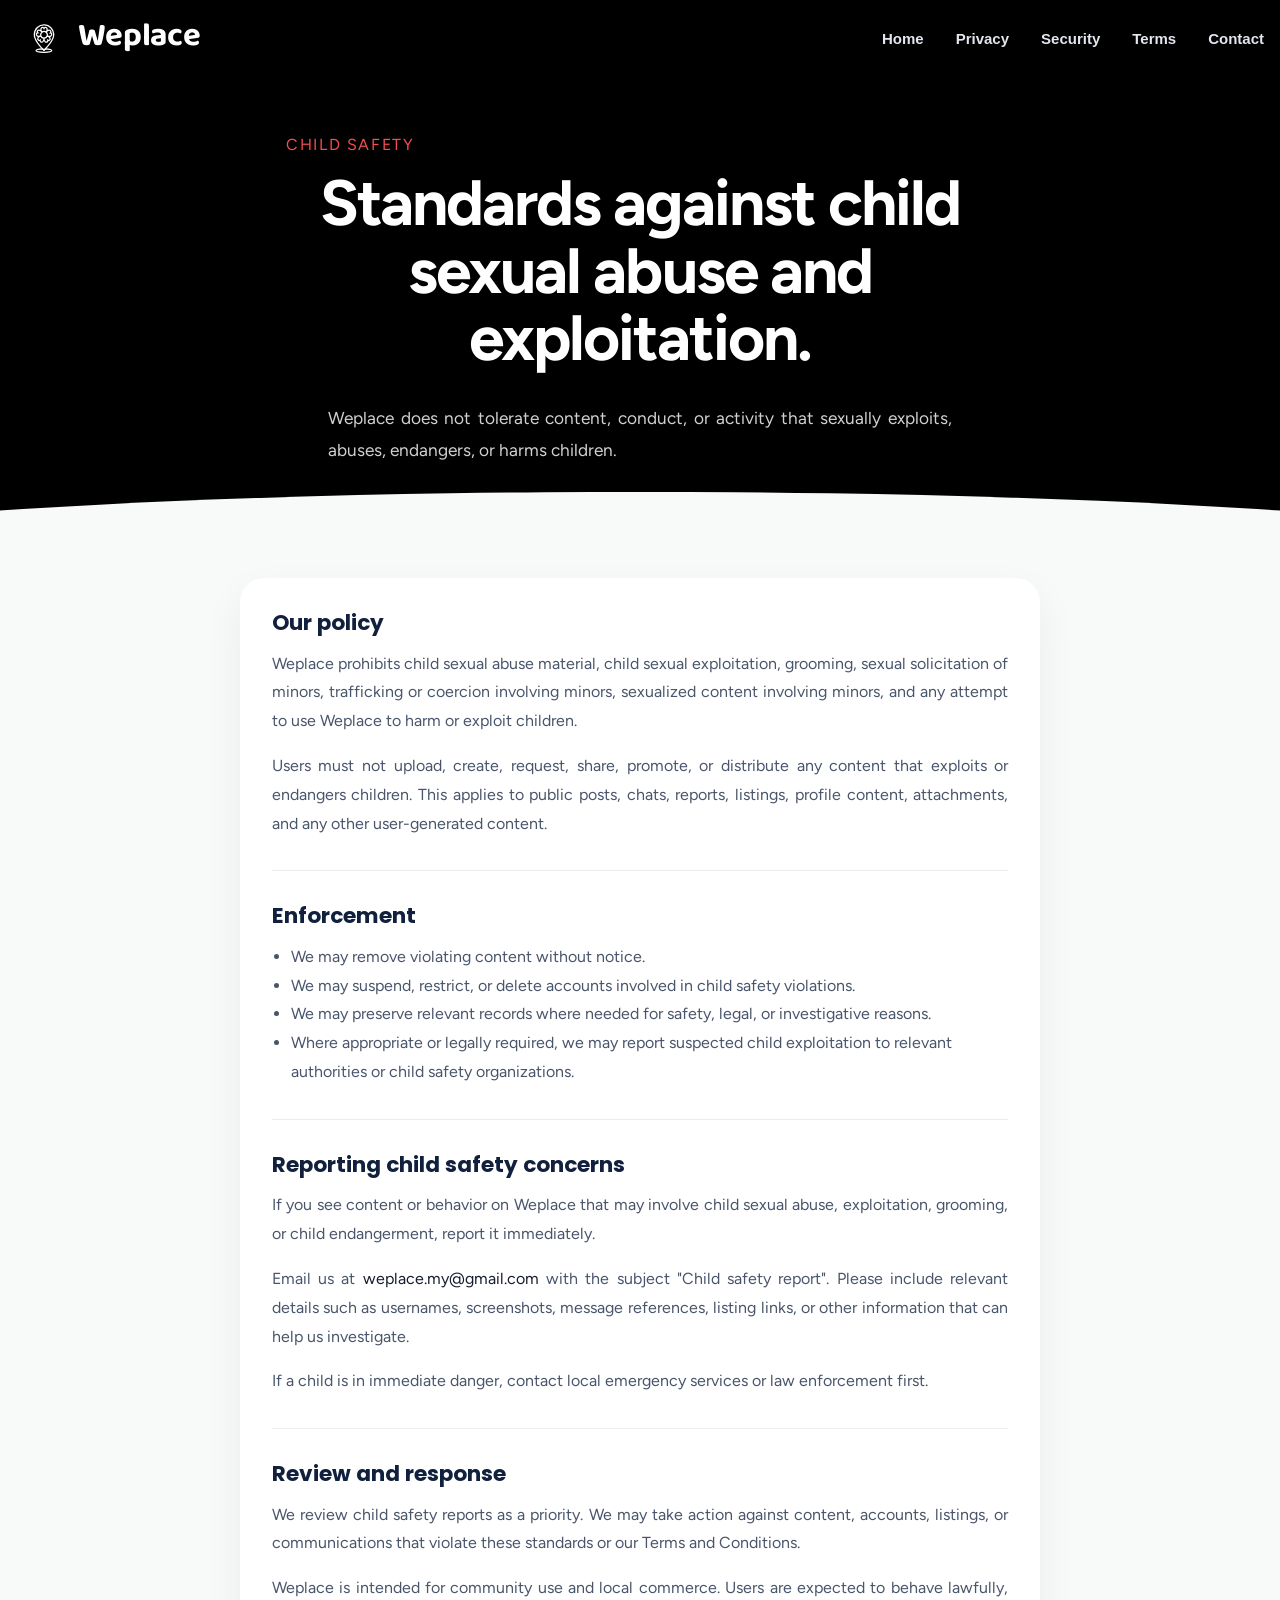
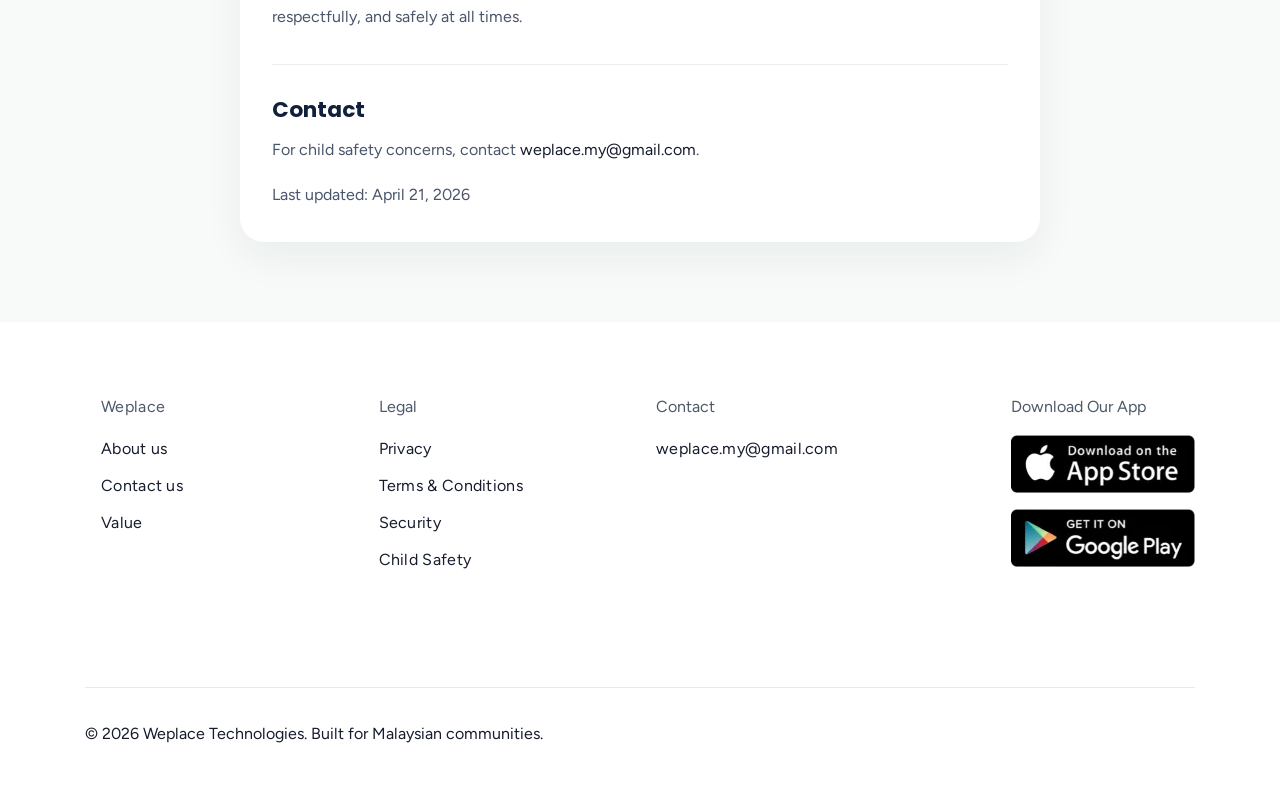
==== child-safety/index.html @ 4893a370 "update latest link" ====
<!DOCTYPE html>
<html data-bs-theme="light" lang="en-US" dir="ltr">

  <head>
    <meta charset="utf-8">
    <meta http-equiv="X-UA-Compatible" content="IE=edge">
    <meta name="viewport" content="width=device-width, initial-scale=1">
    <title>Weplace | Child Safety Standards</title>
    <link rel="apple-touch-icon" sizes="180x180" href="../assets/img/icons/logo_full.png">
    <link rel="icon" type="image/png" sizes="32x32" href="../assets/img/icons/logo_full.png">
    <link rel="icon" type="image/png" sizes="16x16" href="../assets/img/icons/logo_full.png">
    <link rel="shortcut icon" type="image/png" href="../assets/img/icons/logo_full.png">
    <meta name="theme-color" content="#ffffff">
    <link rel="stylesheet" href="../vendors/swiper/swiper-bundle.min.css">
    <link rel="preconnect" href="https://fonts.googleapis.com">
    <link rel="preconnect" href="https://fonts.gstatic.com" crossorigin>
    <link href="https://fonts.googleapis.com/css2?family=Baloo+Bhaijaan+2:wght@600;700&family=Figtree:wght@400;500;600;700&family=Poppins:wght@400;500;600;700&display=swap" rel="stylesheet">
    <link href="../assets/css/theme.min.css" rel="stylesheet" id="style-default">
    <link href="../assets/css/user.css" rel="stylesheet">
    <link rel="stylesheet" href="https://unicons.iconscout.com/release/v4.0.8/css/line.css">
  </head>

  <body>
    <main class="main" id="top">
      <div class="content">
        <nav class="navbar navbar-expand-md fixed-top" id="navbar" data-navbar-soft-on-scroll="data-navbar-soft-on-scroll">
          <div class="container-fluid px-0"><a href="../index.html" class="navbar-brand d-flex align-items-center"><img src="../assets/img/logos/logo.svg" alt="logo" class="d-inline-block" style="height: 56px; width: auto; filter: brightness(0) invert(1);" /><span class="brand-name d-none d-md-block">Weplace</span></a><button class="navbar-toggler border-0 pe-0" type="button" data-bs-toggle="collapse" data-bs-target="#navbar-content" aria-controls="#navbar-content" aria-expanded="false" aria-label="Toggle navigation"><span class="navbar-toggler-icon"></span></button>
            <div class="collapse navbar-collapse justify-content-md-end" id="navbar-content">
              <ul class="navbar-nav gap-md-2 gap-lg-3 pt-x1 pb-1 pt-md-0 pb-md-0">
                <li class="nav-item"><a class="nav-link lh-xl" href="../index.html">Home</a></li>
                <li class="nav-item"><a class="nav-link lh-xl" href="../privacy/">Privacy</a></li>
                <li class="nav-item"><a class="nav-link lh-xl" href="../security/">Security</a></li>
                <li class="nav-item"><a class="nav-link lh-xl" href="../tnc/">Terms</a></li>
                <li class="nav-item"><a class="nav-link lh-xl" href="../index.html#contact">Contact</a></li>
              </ul>
            </div>
          </div>
        </nav>
        <section class="legal-hero bg-1100">
          <div class="container">
            <div class="row justify-content-center text-center">
              <div class="col-lg-8">
                <p class="text-primary fw-semibold text-uppercase ls-2 mb-2">Child Safety</p>
                <h1 class="text-white fw-bold mb-3">Standards against child sexual abuse and exploitation.</h1>
                <p class="legal-hero-copy mb-0">Weplace does not tolerate content, conduct, or activity that sexually exploits, abuses, endangers, or harms children.</p>
              </div>
            </div>
          </div>
        </section>
        <section class="legal-content-section">
          <div class="container">
            <div class="row justify-content-center">
              <div class="col-lg-9">
                <div class="legal-card">
                  <div class="legal-block">
                    <h2>Our policy</h2>
                    <p>Weplace prohibits child sexual abuse material, child sexual exploitation, grooming, sexual solicitation of minors, trafficking or coercion involving minors, sexualized content involving minors, and any attempt to use Weplace to harm or exploit children.</p>
                    <p>Users must not upload, create, request, share, promote, or distribute any content that exploits or endangers children. This applies to public posts, chats, reports, listings, profile content, attachments, and any other user-generated content.</p>
                  </div>
                  <div class="legal-block">
                    <h2>Enforcement</h2>
                    <ul class="legal-list">
                      <li>We may remove violating content without notice.</li>
                      <li>We may suspend, restrict, or delete accounts involved in child safety violations.</li>
                      <li>We may preserve relevant records where needed for safety, legal, or investigative reasons.</li>
                      <li>Where appropriate or legally required, we may report suspected child exploitation to relevant authorities or child safety organizations.</li>
                    </ul>
                  </div>
                  <div class="legal-block">
                    <h2>Reporting child safety concerns</h2>
                    <p>If you see content or behavior on Weplace that may involve child sexual abuse, exploitation, grooming, or child endangerment, report it immediately.</p>
                    <p>Email us at <a href="mailto:weplace.my@gmail.com">weplace.my@gmail.com</a> with the subject "Child safety report". Please include relevant details such as usernames, screenshots, message references, listing links, or other information that can help us investigate.</p>
                    <p>If a child is in immediate danger, contact local emergency services or law enforcement first.</p>
                  </div>
                  <div class="legal-block">
                    <h2>Review and response</h2>
                    <p>We review child safety reports as a priority. We may take action against content, accounts, listings, or communications that violate these standards or our Terms and Conditions.</p>
                    <p>Weplace is intended for community use and local commerce. Users are expected to behave lawfully, respectfully, and safely at all times.</p>
                  </div>
                  <div class="legal-block">
                    <h2>Contact</h2>
                    <p>For child safety concerns, contact <a href="mailto:weplace.my@gmail.com">weplace.my@gmail.com</a>.</p>
                    <p class="legal-updated mb-0">Last updated: April 21, 2026</p>
                  </div>
                </div>
              </div>
            </div>
          </div>
        </section>
        <footer class="pt-7 pt-lg-8">
          <div class="container">
            <div class="row gy-4 g-md-3 border-bottom pb-8 pb-lg-9 justify-content-center">
              <div class="col-6 col-md-3">
                <p class="mb-2 lh-lg ls-1">Weplace</p>
                <ul class="list-unstyled text-1100">
                  <li class="mb-1"><a class="ls-1 lh-xl" href="../index.html#about">About us</a></li>
                  <li class="mb-1"><a class="ls-1 lh-xl" href="../index.html#contact">Contact us</a></li>
                  <li class="mb-1"><a class="ls-1 lh-xl" href="../index.html#service">Value</a></li>
                </ul>
              </div>
              <div class="col-6 col-md-3">
                <p class="mb-2 lh-lg">Legal</p>
                <ul class="list-unstyled text-1100">
                  <li class="mb-1"><a class="ls-1 lh-xl" href="../privacy/">Privacy</a></li>
                  <li class="mb-1"><a class="ls-1 lh-xl" href="../tnc/">Terms &amp; Conditions</a></li>
                  <li class="mb-1"><a class="ls-1 lh-xl" href="../security/">Security</a></li>
                  <li class="mb-1"><a class="ls-1 lh-xl" href="../child-safety/">Child Safety</a></li>
                </ul>
              </div>
              <div class="col-6 col-md-3">
                <p class="mb-2 lh-lg">Contact</p>
                <ul class="list-unstyled text-1100">
                  <li class="mb-1"><a class="ls-1 lh-xl" href="mailto:weplace.my@gmail.com">weplace.my@gmail.com</a></li>
                </ul>
              </div>
              <div class="col-6 col-md-3 d-md-flex flex-column align-items-md-end pe-md-0">
                <div>
                  <p class="mb-2 lh-lg">Download Our App</p>
                  <div class="mb-1 mb-lg-2"><a class="border-0 p-0 bg-transparent cursor-pointer rounded-1" href="https://apps.apple.com/app/id6768859795" target="_blank" rel="noopener noreferrer"><img class="img-fluid" src="../assets/img/logos/App_Store.webp" alt="Download on the App Store" /></a></div><a class="border-0 p-0 bg-transparent cursor-pointer rounded-1" href="https://play.google.com/store/apps/details?id=my.weplace.app" target="_blank" rel="noopener noreferrer"><img class="img-fluid" src="../assets/img/logos/Play_Store.webp" alt="Download on Google Play" /></a>
                </div>
              </div>
            </div>
            <div class="row gy-2 py-3 justify-content-center justify-content-md-between">
              <div class="col-auto ps-0">
                <p class="text-center text-md-start lh-xl text-1100">&copy; 2026 Weplace Technologies. Built for Malaysian communities.</p>
              </div>
              <div class="col-auto pe-0"><a class="icons fs-8 me-3 me-md-0 ms-md-3 cursor-pointer" href="#!"><span class="uil uil-twitter"> </span></a><a class="icons fs-8 me-3 me-md-0 ms-md-3 cursor-pointer" href="#!"><span class="uil uil-instagram"></span></a><a class="icons fs-8 me-3 me-md-0 ms-md-3 cursor-pointer" href="#!"><span class="uil uil-linkedin"> </span></a></div>
            </div>
          </div>
        </footer>
      </div>
    </main>
    <script src="../vendors/popper/popper.min.js"></script>
    <script src="../vendors/bootstrap/bootstrap.min.js"></script>
    <script src="../vendors/is/is.min.js"></script>
    <script src="../assets/js/theme.js"></script>
  </body>

</html>
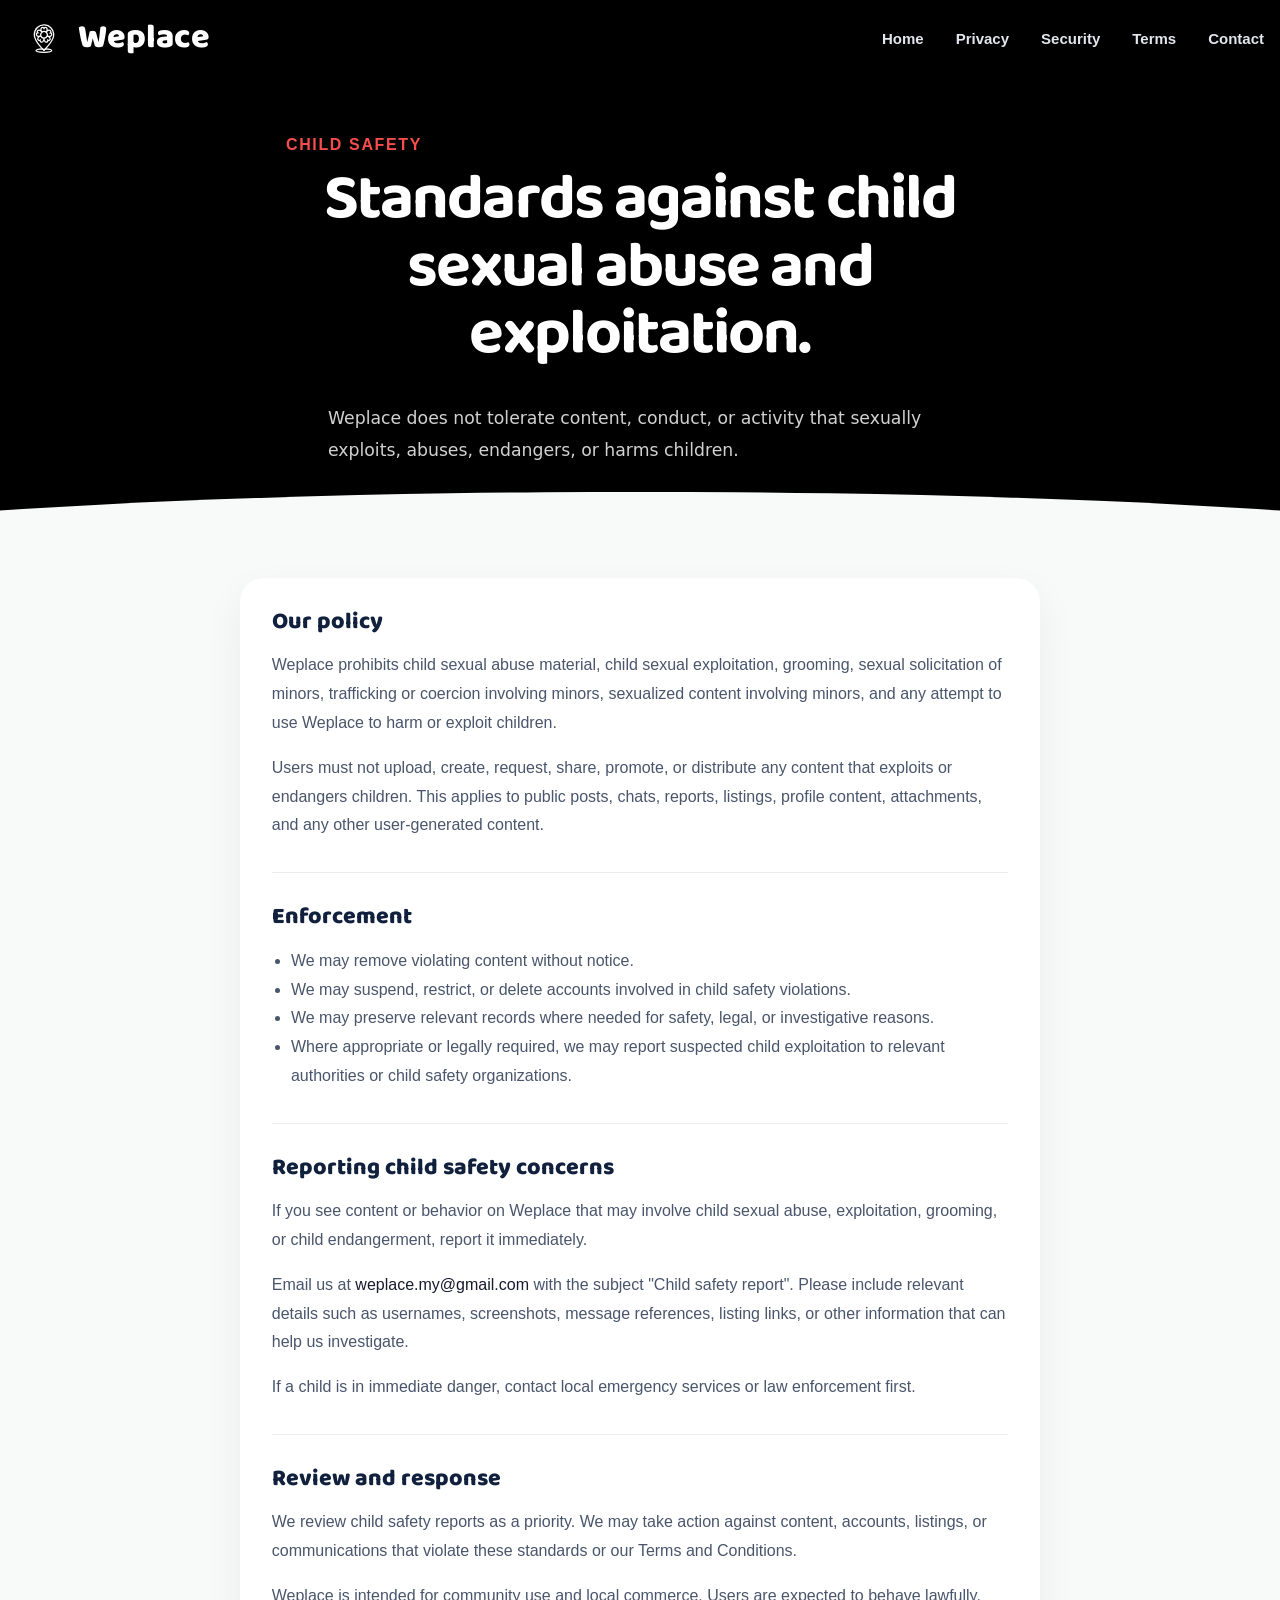
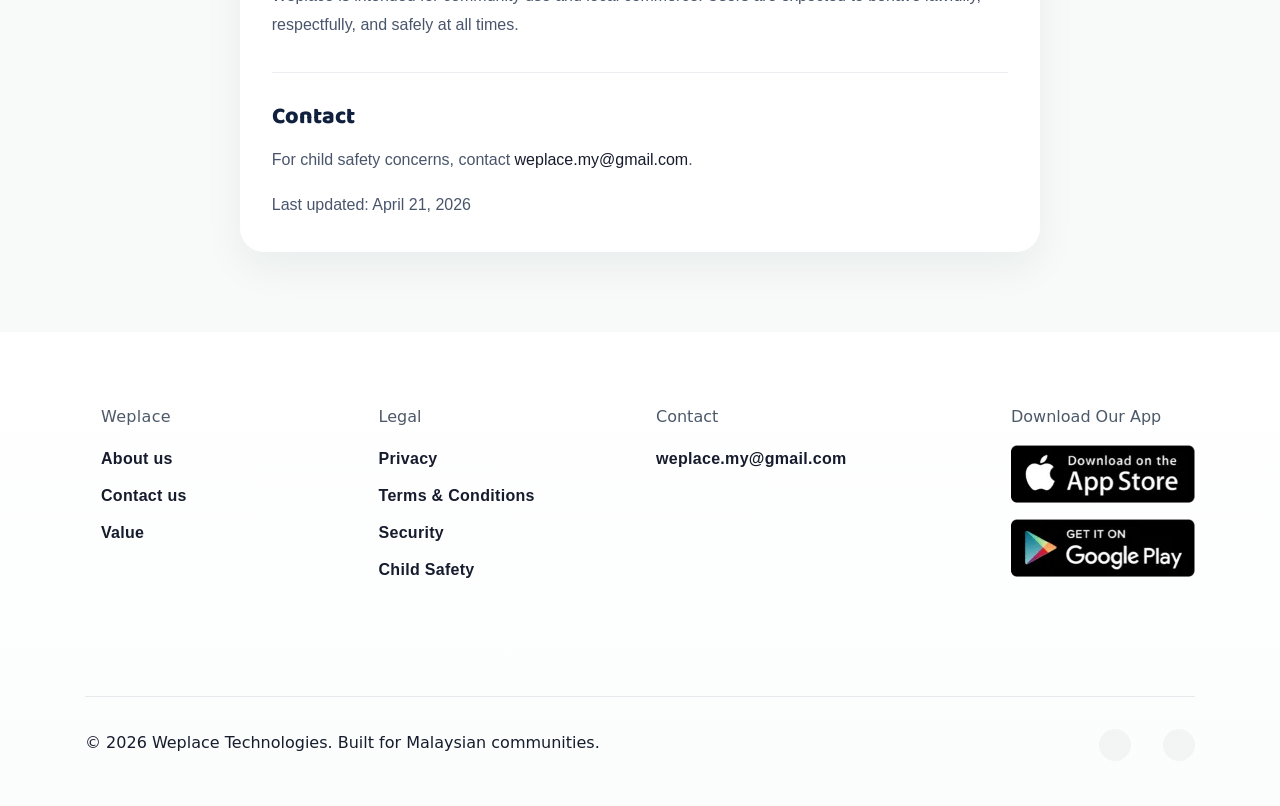
==== commit 25764fdb: "fix link" ====
--- a/child-safety/index.html
+++ b/child-safety/index.html
@@ -6,10 +6,9 @@
     <meta http-equiv="X-UA-Compatible" content="IE=edge">
     <meta name="viewport" content="width=device-width, initial-scale=1">
     <title>Weplace | Child Safety Standards</title>
-    <link rel="apple-touch-icon" sizes="180x180" href="../assets/img/icons/logo_full.png">
-    <link rel="icon" type="image/png" sizes="32x32" href="../assets/img/icons/logo_full.png">
-    <link rel="icon" type="image/png" sizes="16x16" href="../assets/img/icons/logo_full.png">
-    <link rel="shortcut icon" type="image/png" href="../assets/img/icons/logo_full.png">
+    <link rel="apple-touch-icon" sizes="180x180" href="../assets/img/favicons/apple-touch-icon.png">
+    <link rel="icon" href="../assets/img/favicons/favicon.ico">
+    <link rel="shortcut icon" href="../assets/img/favicons/favicon.ico">
     <meta name="theme-color" content="#ffffff">
     <link rel="stylesheet" href="../vendors/swiper/swiper-bundle.min.css">
     <link rel="preconnect" href="https://fonts.googleapis.com">
@@ -116,7 +115,7 @@
               <div class="col-6 col-md-3 d-md-flex flex-column align-items-md-end pe-md-0">
                 <div>
                   <p class="mb-2 lh-lg">Download Our App</p>
-                  <div class="mb-1 mb-lg-2"><a class="border-0 p-0 bg-transparent cursor-pointer rounded-1" href="https://apps.apple.com/app/id6768859795" target="_blank" rel="noopener noreferrer"><img class="img-fluid" src="../assets/img/logos/App_Store.webp" alt="Download on the App Store" /></a></div><a class="border-0 p-0 bg-transparent cursor-pointer rounded-1" href="https://play.google.com/store/apps/details?id=my.weplace.app" target="_blank" rel="noopener noreferrer"><img class="img-fluid" src="../assets/img/logos/Play_Store.webp" alt="Download on Google Play" /></a>
+                  <div class="mb-1 mb-lg-2"><a class="border-0 p-0 bg-transparent cursor-pointer rounded-1" href="https://apps.apple.com/my/app/id6768859795" target="_blank" rel="noopener noreferrer"><img class="img-fluid" src="../assets/img/logos/App_Store.webp" alt="Download on the App Store" /></a></div><a class="border-0 p-0 bg-transparent cursor-pointer rounded-1" href="https://play.google.com/store/apps/details?id=my.weplace.app" target="_blank" rel="noopener noreferrer"><img class="img-fluid" src="../assets/img/logos/Play_Store.webp" alt="Download on Google Play" /></a>
                 </div>
               </div>
             </div>
@@ -124,7 +123,7 @@
               <div class="col-auto ps-0">
                 <p class="text-center text-md-start lh-xl text-1100">&copy; 2026 Weplace Technologies. Built for Malaysian communities.</p>
               </div>
-              <div class="col-auto pe-0"><a class="icons fs-8 me-3 me-md-0 ms-md-3 cursor-pointer" href="#!"><span class="uil uil-twitter"> </span></a><a class="icons fs-8 me-3 me-md-0 ms-md-3 cursor-pointer" href="#!"><span class="uil uil-instagram"></span></a><a class="icons fs-8 me-3 me-md-0 ms-md-3 cursor-pointer" href="#!"><span class="uil uil-linkedin"> </span></a></div>
+              <div class="col-auto pe-0"><a class="icons fs-8 me-3 me-md-0 ms-md-3 cursor-pointer" href="https://www.facebook.com/weplace.my" target="_blank" rel="noopener noreferrer" aria-label="Weplace on Facebook"><span class="uil uil-facebook-f"> </span></a><a class="icons fs-8 me-3 me-md-0 ms-md-3 cursor-pointer" href="https://www.instagram.com/weplacemy/" target="_blank" rel="noopener noreferrer" aria-label="Weplace on Instagram"><span class="uil uil-instagram"></span></a></div>
             </div>
           </div>
         </footer>
--- a/assets/css/user.css
+++ b/assets/css/user.css
@@ -6,11 +6,16 @@
 .brand-name {
   margin-left: 0.35rem;
   font-family: "Baloo Bhaijaan 2", sans-serif;
-  font-size: 2.05rem;
-  font-weight: 700;
-  line-height: 1;
-  letter-spacing: -0.01em;
+  font-size: 2.12rem;
+  font-weight: 800;
+  line-height: 0.96;
+  letter-spacing: 0;
   color: #ffffff;
+}
+
+body {
+  font-family: "Nunito", system-ui, -apple-system, BlinkMacSystemFont, "Segoe UI", sans-serif;
+  font-weight: 500;
 }
 
 #navbar {
@@ -20,6 +25,14 @@
 
 .navbar-brand img {
   height: 56px !important;
+}
+
+.nav-link,
+footer a,
+.btn {
+  font-family: "Nunito", sans-serif;
+  font-weight: 800;
+  letter-spacing: 0;
 }
 
 #navbar.navbar-primary-scrolled {
@@ -38,9 +51,9 @@
   border: 1px solid rgba(255, 255, 255, 0.34);
   border-radius: 0.75rem;
   background-color: rgba(255, 255, 255, 0.08);
-  font-family: "Poppins", sans-serif;
+  font-family: "Nunito", sans-serif;
   font-size: 0.78rem;
-  font-weight: 600;
+  font-weight: 800;
   color: #ffffff;
   box-shadow: none;
   cursor: pointer;
@@ -65,9 +78,9 @@
 
 .language-switcher__menu .dropdown-item {
   border-radius: 0.55rem;
-  font-family: "Poppins", sans-serif;
+  font-family: "Nunito", sans-serif;
   font-size: 0.78rem;
-  font-weight: 600;
+  font-weight: 800;
 }
 
 .language-switcher__menu .dropdown-item.active,
@@ -86,14 +99,89 @@
   background-color: rgba(0, 0, 0, 0.14) !important;
 }
 
+h1,
+h2,
+h3,
+.hero-copy h1,
+.journey-card-top h5,
+.priority-support-header h3,
+.trust-section h3,
+.faq-section h2,
+#contact h2,
+.legal-hero h1,
+.legal-block h2 {
+  font-family: "Baloo Bhaijaan 2", "Nunito", sans-serif;
+  font-weight: 800;
+  letter-spacing: 0;
+}
+
+.hero-copy h1 {
+  max-width: 35rem;
+  font-size: clamp(3.2rem, 4.6vw, 4.65rem) !important;
+  line-height: 0.98 !important;
+  text-wrap: balance;
+  text-shadow: 0 0.25rem 1.5rem rgba(0, 0, 0, 0.28);
+}
+
+section h2,
+section h3 {
+  text-wrap: balance;
+}
+
+.text-primary.fw-semibold,
+.text-primary.fw-bold {
+  font-family: "Nunito", sans-serif;
+  font-weight: 800 !important;
+  letter-spacing: 0.04em;
+}
+
 .logo-explain {
   max-width: 18rem;
   margin: 0 auto;
 }
 
 p {
-  text-align: justify;
-  text-justify: inter-word;
+  text-align: left;
+  text-justify: auto;
+}
+
+.hero-copy {
+  max-width: 39rem;
+  position: relative;
+  z-index: 5;
+}
+
+.hero-eyebrow {
+  display: inline-flex;
+  align-items: center;
+  justify-content: center;
+  max-width: min(100%, 38rem);
+  margin-bottom: 0.4rem;
+  padding: 0.34rem 0.8rem;
+  border: 1px solid rgba(255, 255, 255, 0.38);
+  border-radius: 999px;
+  background: rgba(0, 0, 0, 0.12);
+  font-family: "Nunito", sans-serif;
+  font-size: 0.72rem;
+  font-weight: 800;
+  letter-spacing: 0.08em;
+  line-height: 1.2;
+  text-transform: uppercase;
+  color: #ffffff;
+  text-align: center;
+  text-justify: auto;
+  white-space: normal;
+}
+
+.hero-body-copy {
+  max-width: 33rem;
+  color: rgba(16, 32, 61, 0.88) !important;
+  font-family: "Nunito", sans-serif;
+  font-weight: 700;
+  line-height: 1.66 !important;
+  text-align: left;
+  text-justify: auto;
+  text-shadow: 0 0.12rem 0.8rem rgba(0, 0, 0, 0.24);
 }
 
 .logo-explain-media {
@@ -127,10 +215,10 @@
 
 .logo-explain-title {
   margin-bottom: 0.5rem;
-  font-family: "Poppins", sans-serif;
-  font-size: 1.25rem;
-  font-weight: 700;
-  letter-spacing: -0.02em;
+  font-family: "Baloo Bhaijaan 2", "Nunito", sans-serif;
+  font-size: 1.32rem;
+  font-weight: 800;
+  letter-spacing: 0;
   color: #10203d;
 }
 
@@ -138,20 +226,67 @@
   max-width: 15rem;
   margin-left: auto;
   margin-right: auto;
-  font-family: "Figtree", sans-serif;
+  font-family: "Nunito", sans-serif;
   font-size: 0.98rem;
-  font-weight: 400;
+  font-weight: 500;
   line-height: 1.75;
   color: rgba(16, 32, 61, 0.72);
 }
 
 .hero-download-copy {
+  max-width: 30rem;
   margin-bottom: 0.9rem;
-  font-family: "Figtree", sans-serif;
-  font-size: 1rem;
-  font-weight: 600;
+  font-family: "Nunito", sans-serif;
+  font-size: 0.94rem;
+  font-weight: 800;
   line-height: 1.6;
-  color: rgba(255, 255, 255, 0.92);
+  color: rgba(16, 32, 61, 0.84);
+  text-align: center;
+  text-justify: auto;
+  text-shadow: 0 0.1rem 0.7rem rgba(0, 0, 0, 0.22);
+}
+
+.store-badge-group {
+  max-width: 30rem;
+  position: relative;
+  z-index: 30 !important;
+  pointer-events: auto !important;
+}
+
+.hero-download-actions {
+  isolation: isolate;
+  display: flex;
+  flex-wrap: wrap;
+  justify-content: center;
+  gap: 0.5rem;
+}
+
+.store-badge-link {
+  display: inline-flex;
+  max-width: 13rem;
+  position: relative;
+  z-index: 31;
+  border: 0;
+  padding: 0;
+  border-radius: 0.5rem;
+  background: transparent;
+  cursor: pointer;
+  filter: saturate(0.92);
+  pointer-events: auto !important;
+  touch-action: manipulation;
+  transition: transform 0.18s ease, filter 0.18s ease;
+}
+
+.store-badge-link:hover,
+.store-badge-link:focus {
+  transform: translateY(-1px);
+  filter: saturate(1.05);
+}
+
+.store-badge-link img {
+  width: 100%;
+  height: auto;
+  display: block;
 }
 
 .app-showcase-wrap {
@@ -164,8 +299,31 @@
   max-width: 22rem;
 }
 
+.hero-visual {
+  pointer-events: none;
+}
+
 .hero-phone-stage {
   z-index: 0;
+  pointer-events: none;
+}
+
+.hero-section .hero-background {
+  position: relative;
+}
+
+.hero-section .hero-background::before {
+  content: none;
+  position: absolute;
+  inset: 0;
+  background: transparent;
+  pointer-events: none;
+  z-index: 0;
+}
+
+.hero-section .hero-background > .container {
+  position: relative;
+  z-index: 1;
 }
 
 .app-showcase-glow {
@@ -325,16 +483,16 @@
   margin-bottom: 0.35rem;
   font-size: 0.7rem;
   font-weight: 700;
-  letter-spacing: 0.08em;
+  letter-spacing: 0.05em;
   text-transform: uppercase;
   color: var(--bs-primary);
 }
 
 .app-hero-card h4 {
   margin-bottom: 0.5rem;
-  font-family: "Poppins", sans-serif;
+  font-family: "Baloo Bhaijaan 2", "Nunito", sans-serif;
   font-size: 1.25rem;
-  font-weight: 700;
+  font-weight: 800;
   color: #10203d;
 }
 
@@ -413,17 +571,17 @@
 .journey-eyebrow {
   display: inline-block;
   margin-bottom: 0.8rem;
-  font-family: "Poppins", sans-serif;
+  font-family: "Nunito", sans-serif;
   font-size: 0.76rem;
-  font-weight: 700;
-  letter-spacing: 0.14em;
+  font-weight: 800;
+  letter-spacing: 0.08em;
   text-transform: uppercase;
   color: #14c56c;
 }
 
 .journey-layout {
   display: grid;
-  gap: 1.25rem;
+  gap: 1.75rem;
   align-items: center;
 }
 
@@ -498,16 +656,75 @@
 
 .seller-idea-tile span {
   display: block;
-  font-family: "Poppins", sans-serif;
+  font-family: "Baloo Bhaijaan 2", "Nunito", sans-serif;
   font-size: 1rem;
-  font-weight: 700;
+  font-weight: 800;
   color: #10203d;
   text-align: center;
 }
 
+.proof-section {
+  padding: 1rem 0 5.5rem;
+}
+
+.proof-panel {
+  max-width: 72rem;
+  margin: 0 auto;
+  padding: 3rem;
+  border-radius: 1.4rem;
+  background:
+    linear-gradient(135deg, rgba(244, 247, 250, 0.96) 0%, rgba(255, 255, 255, 0.98) 54%, rgba(239, 251, 244, 0.95) 100%);
+  border: 1px solid rgba(16, 32, 61, 0.06);
+}
+
+.proof-panel-header {
+  max-width: 42rem;
+  margin-bottom: 2.35rem;
+}
+
+.proof-grid {
+  display: grid;
+  grid-template-columns: repeat(3, minmax(0, 1fr));
+  gap: 1.25rem;
+}
+
+.proof-item {
+  padding-top: 1.15rem;
+  border-top: 1px solid rgba(16, 32, 61, 0.12);
+}
+
+.proof-icon {
+  display: inline-grid;
+  place-items: center;
+  width: 2.45rem;
+  height: 2.45rem;
+  margin-bottom: 0.95rem;
+  border-radius: 999px;
+  background: #10203d;
+  color: #ffffff;
+}
+
+.proof-icon .uil {
+  font-size: 1.25rem;
+  line-height: 1;
+}
+
+.proof-item h3 {
+  margin-bottom: 0.55rem;
+  font-size: 1.35rem;
+  line-height: 1.16;
+  color: #10203d;
+}
+
+.proof-item p {
+  margin-bottom: 0;
+  color: rgba(16, 32, 61, 0.7);
+  line-height: 1.72;
+}
+
 .priority-support-section {
   position: relative;
-  padding: 4.5rem 0 0;
+  padding: 1.5rem 0 0;
   background: #ffffff;
   overflow: hidden;
 }
@@ -620,10 +837,10 @@
 .journey-card {
   height: 100%;
   padding: 0;
-  border: 1px solid rgba(16, 32, 61, 0.08);
-  border-radius: 1.5rem;
-  background: linear-gradient(180deg, rgba(255, 255, 255, 0.96) 0%, rgba(245, 250, 255, 0.94) 100%);
-  box-shadow: 0 1rem 2.5rem rgba(16, 32, 61, 0.08);
+  border: 0;
+  border-radius: 1.1rem;
+  background: transparent;
+  box-shadow: none;
   overflow: hidden;
 }
 
@@ -637,37 +854,38 @@
   display: block;
   width: 100%;
   height: auto;
-  margin-bottom: 1rem;
-  border-radius: 0;
+  margin-bottom: 1.15rem;
+  border-radius: 1.1rem;
+  box-shadow: 0 1rem 2.6rem rgba(16, 32, 61, 0.08);
 }
 
 .journey-card.buyer {
-  background: linear-gradient(180deg, rgba(239, 251, 244, 0.96) 0%, rgba(255, 255, 255, 0.98) 100%);
+  background: transparent;
 }
 
 .journey-card.seller {
-  background: linear-gradient(180deg, rgba(242, 248, 255, 0.96) 0%, rgba(255, 255, 255, 0.98) 100%);
+  background: transparent;
 }
 
 .journey-card-top {
-  padding: 0 1.4rem;
+  padding: 0 0.35rem;
   margin-bottom: 1.1rem;
   text-align: center;
 }
 
 .journey-card-top h5 {
   margin-bottom: 0.75rem !important;
-  font-size: 1.65rem;
-  line-height: 1.45;
-  letter-spacing: -0.02em;
+  font-size: 1.55rem;
+  line-height: 1.18;
+  letter-spacing: 0;
   color: #10203d;
 }
 
 .journey-card-top p {
   margin-bottom: 0;
-  font-family: "Figtree", sans-serif;
-  font-size: 1rem;
-  line-height: 1.85;
+  font-family: "Nunito", sans-serif;
+  font-size: 0.98rem;
+  line-height: 1.72;
   color: rgba(16, 32, 61, 0.72);
 }
 
@@ -678,8 +896,8 @@
   padding: 0.38rem 0.82rem;
   border-radius: 999px;
   font-size: 0.72rem;
-  font-weight: 700;
-  letter-spacing: 0.06em;
+  font-weight: 800;
+  letter-spacing: 0.04em;
   text-transform: uppercase;
   color: #ffffff;
 }
@@ -698,7 +916,7 @@
   padding-bottom: 1.4rem;
   padding-left: 1.2rem;
   color: rgba(16, 32, 61, 0.8);
-  font-family: "Figtree", sans-serif;
+  font-family: "Nunito", sans-serif;
   font-size: 0.98rem;
   line-height: 1.6;
 }
@@ -948,6 +1166,480 @@
   color: rgba(255, 255, 255, 0.62);
 }
 
+.faq-section {
+  background: #ffffff;
+}
+
+.faq-intro {
+  max-width: 38rem;
+  margin-left: auto;
+  margin-right: auto;
+  color: rgba(16, 32, 61, 0.72);
+  text-align: center;
+  text-justify: auto;
+}
+
+.faq-accordion {
+  display: grid;
+  gap: 0.85rem;
+}
+
+.faq-accordion .accordion-item {
+  overflow: hidden;
+  border: 1px solid rgba(16, 32, 61, 0.08);
+  border-radius: 1rem;
+  background: #ffffff;
+  box-shadow: 0 0.8rem 2rem rgba(16, 32, 61, 0.05);
+}
+
+.faq-accordion .accordion-button {
+  padding: 1.15rem 1.25rem;
+  font-family: "Nunito", sans-serif;
+  font-size: 1rem;
+  font-weight: 800;
+  color: #10203d;
+  background: #ffffff;
+  box-shadow: none;
+}
+
+.faq-accordion .accordion-button:not(.collapsed) {
+  color: #10203d;
+  background: #f3fbf6;
+}
+
+.faq-accordion .accordion-body {
+  padding: 0 1.25rem 1.2rem;
+  color: rgba(16, 32, 61, 0.74);
+  line-height: 1.75;
+}
+
+.final-download-section {
+  padding: 0 0 4.5rem;
+  background: #ffffff;
+}
+
+.final-download-panel {
+  display: grid;
+  grid-template-columns: minmax(0, 1fr) auto;
+  gap: 2rem;
+  align-items: center;
+  max-width: 72rem;
+  margin: 0 auto;
+  padding: 2.4rem 2.6rem;
+  border-radius: 1.4rem;
+  background:
+    linear-gradient(135deg, #10203d 0%, #0d1a31 52%, #081121 100%);
+  color: #ffffff;
+  box-shadow: 0 1.2rem 3rem rgba(16, 32, 61, 0.18);
+}
+
+.final-download-panel .text-primary {
+  color: #8cf0b9 !important;
+}
+
+.final-download-panel h2 {
+  color: #ffffff;
+}
+
+.final-download-copy {
+  max-width: 34rem;
+  color: rgba(255, 255, 255, 0.76);
+  line-height: 1.75;
+}
+
+.final-download-actions {
+  display: flex;
+  gap: 0.75rem;
+  align-items: center;
+  justify-content: flex-end;
+}
+
+.final-download-actions .store-badge-link {
+  max-width: 11.8rem;
+}
+
+footer {
+  background:
+    linear-gradient(180deg, #ffffff 0%, #fbfdfc 100%);
+}
+
+.footer-brand-block {
+  max-width: 18rem;
+}
+
+.footer-brand-logo {
+  width: 2.35rem;
+  height: auto;
+  margin-bottom: 0.85rem;
+}
+
+.footer-brand-name {
+  font-family: "Baloo Bhaijaan 2", sans-serif;
+  font-size: 1.55rem;
+  font-weight: 800;
+  color: #10203d;
+}
+
+.footer-brand-copy {
+  margin-bottom: 1rem;
+  color: rgba(16, 32, 61, 0.66);
+  font-size: 0.94rem;
+  line-height: 1.7;
+  text-align: left;
+  text-justify: auto;
+}
+
+footer .icons {
+  display: inline-flex;
+  align-items: center;
+  justify-content: center;
+  width: 2rem;
+  height: 2rem;
+  border-radius: 999px;
+  background: rgba(16, 32, 61, 0.04);
+}
+
+footer .icons:hover,
+footer .icons:focus {
+  background: rgba(20, 197, 108, 0.12);
+  color: #14c56c;
+  text-decoration: none;
+}
+
+.guide-page {
+  min-height: 100vh;
+  background:
+    linear-gradient(180deg, rgba(16, 32, 61, 0.96) 0%, rgba(16, 32, 61, 0.92) 28rem, #f7fbf8 28rem, #ffffff 100%);
+}
+
+.guide-hero {
+  padding: 8.4rem 0 4.4rem;
+  color: #ffffff;
+  overflow: hidden;
+}
+
+.guide-hero .container {
+  position: relative;
+  z-index: 1;
+}
+
+.guide-hero::before {
+  content: "";
+  position: absolute;
+  inset: 0;
+  background:
+    radial-gradient(circle at 18% 22%, rgba(20, 197, 108, 0.32), transparent 25rem),
+    radial-gradient(circle at 82% 14%, rgba(247, 77, 77, 0.2), transparent 22rem);
+  pointer-events: none;
+}
+
+.guide-kicker {
+  display: inline-flex;
+  align-items: center;
+  gap: 0.45rem;
+  margin-bottom: 1rem;
+  padding: 0.45rem 0.8rem;
+  border: 1px solid rgba(255, 255, 255, 0.22);
+  border-radius: 999px;
+  background: rgba(255, 255, 255, 0.08);
+  color: rgba(255, 255, 255, 0.86);
+  font-size: 0.82rem;
+  font-weight: 800;
+}
+
+.guide-hero h1 {
+  max-width: 48rem;
+  margin-bottom: 1rem;
+  color: #ffffff;
+  font-size: clamp(3rem, 7vw, 5.8rem) !important;
+  line-height: 0.92;
+}
+
+.guide-hero-copy {
+  max-width: 39rem;
+  margin-bottom: 0;
+  color: rgba(255, 255, 255, 0.78);
+  font-size: 1.1rem;
+  line-height: 1.75;
+}
+
+.guide-tabs-wrap {
+  position: sticky;
+  top: 5.2rem;
+  z-index: 10;
+  margin-top: -1.6rem;
+  margin-bottom: 2.2rem;
+}
+
+.guide-tabs {
+  display: inline-flex;
+  gap: 0.35rem;
+  padding: 0.38rem;
+  border: 1px solid rgba(16, 32, 61, 0.08);
+  border-radius: 999px;
+  background: rgba(255, 255, 255, 0.94);
+  box-shadow: 0 1rem 2.6rem rgba(16, 32, 61, 0.12);
+  backdrop-filter: blur(18px);
+}
+
+.guide-tabs .nav-link {
+  min-width: 10rem;
+  border: 0;
+  border-radius: 999px;
+  color: rgba(16, 32, 61, 0.64);
+  font-weight: 800;
+}
+
+.guide-tabs .nav-link.active {
+  background: #14c56c;
+  color: #ffffff;
+  box-shadow: 0 0.7rem 1.4rem rgba(20, 197, 108, 0.24);
+}
+
+.guide-flow {
+  padding-bottom: 5rem;
+}
+
+.guide-slide {
+  display: grid;
+  grid-template-columns: minmax(0, 1.08fr) minmax(18rem, 0.92fr);
+  gap: 2rem;
+  align-items: center;
+  min-height: 34rem;
+  margin-bottom: 2rem;
+  padding: 2rem;
+  border: 1px solid rgba(16, 32, 61, 0.08);
+  border-radius: 1.6rem;
+  background: rgba(255, 255, 255, 0.92);
+  box-shadow: 0 1.1rem 2.8rem rgba(16, 32, 61, 0.08);
+}
+
+.guide-slide:last-child {
+  margin-bottom: 0;
+}
+
+.guide-slide-header {
+  max-width: 35rem;
+  margin-bottom: 1.6rem;
+}
+
+.guide-slide-number {
+  display: inline-flex;
+  align-items: center;
+  justify-content: center;
+  width: 2.5rem;
+  height: 2.5rem;
+  margin-bottom: 0.85rem;
+  border-radius: 50%;
+  background: #10203d;
+  color: #ffffff;
+  font-weight: 800;
+}
+
+.guide-slide h2 {
+  margin-bottom: 0.65rem;
+  color: #10203d;
+  font-size: clamp(2.15rem, 4vw, 3.8rem);
+  line-height: 0.96;
+}
+
+.guide-slide-intro {
+  margin-bottom: 0;
+  color: rgba(16, 32, 61, 0.68);
+  line-height: 1.75;
+}
+
+.guide-step-list {
+  display: grid;
+  gap: 0.85rem;
+}
+
+.guide-step {
+  display: grid;
+  grid-template-columns: auto minmax(0, 1fr);
+  gap: 0.9rem;
+  align-items: flex-start;
+  padding: 1rem 0;
+  border-top: 1px solid rgba(16, 32, 61, 0.08);
+}
+
+.guide-step:first-child {
+  border-top: 0;
+}
+
+.guide-step-index {
+  display: inline-flex;
+  align-items: center;
+  justify-content: center;
+  width: 2.2rem;
+  height: 2.2rem;
+  border-radius: 50%;
+  background: rgba(20, 197, 108, 0.12);
+  color: #0b8f4c;
+  font-weight: 800;
+}
+
+.guide-step h3 {
+  margin-bottom: 0.25rem;
+  color: #10203d;
+  font-size: 1.2rem;
+  line-height: 1.15;
+}
+
+.guide-step p {
+  margin-bottom: 0;
+  color: rgba(16, 32, 61, 0.66);
+  line-height: 1.65;
+}
+
+.guide-visual {
+  justify-self: center;
+  width: min(100%, 20rem);
+}
+
+.guide-phone {
+  position: relative;
+  padding: 0.7rem;
+  border-radius: 2.2rem;
+  background:
+    linear-gradient(145deg, rgba(255, 255, 255, 0.35), transparent 34%),
+    linear-gradient(180deg, #737c89 0%, #252a31 30%, #090b0f 100%);
+  box-shadow: 0 1.3rem 3rem rgba(16, 32, 61, 0.22);
+}
+
+.guide-phone::before {
+  content: "";
+  position: absolute;
+  top: 0.68rem;
+  left: 50%;
+  width: 5.9rem;
+  height: 1rem;
+  transform: translateX(-50%);
+  border-radius: 999px;
+  background: #050608;
+  z-index: 2;
+}
+
+.guide-phone-screen {
+  overflow: hidden;
+  min-height: 28rem;
+  border-radius: 1.65rem;
+  background: #ffffff;
+}
+
+.guide-phone-screen img {
+  display: block;
+  width: 100%;
+  height: 28rem;
+  object-fit: cover;
+}
+
+.guide-phone-caption {
+  position: absolute;
+  right: 1.3rem;
+  bottom: 1.3rem;
+  left: 1.3rem;
+  padding: 0.85rem;
+  border-radius: 1.1rem;
+  background: rgba(16, 32, 61, 0.86);
+  color: #ffffff;
+  font-size: 0.88rem;
+  font-weight: 800;
+  line-height: 1.35;
+}
+
+.guide-progress {
+  display: flex;
+  gap: 0.4rem;
+  margin-top: 1.35rem;
+}
+
+.guide-progress span {
+  flex: 1;
+  height: 0.38rem;
+  border-radius: 999px;
+  background: rgba(16, 32, 61, 0.14);
+}
+
+.guide-progress span.active {
+  background: #14c56c;
+}
+
+.guide-cta {
+  padding: 0 0 5.5rem;
+}
+
+.guide-cta-panel {
+  display: flex;
+  gap: 1.5rem;
+  align-items: center;
+  justify-content: space-between;
+  padding: 2rem;
+  border-radius: 1.5rem;
+  background: #10203d;
+  color: #ffffff;
+}
+
+.guide-cta-panel h2 {
+  margin-bottom: 0.4rem;
+  color: #ffffff;
+  font-size: clamp(2rem, 4vw, 3.4rem);
+}
+
+.guide-cta-panel p {
+  margin-bottom: 0;
+  color: rgba(255, 255, 255, 0.74);
+}
+
+@media (max-width: 991.98px) {
+  .guide-hero {
+    padding: 7.4rem 0 3.8rem;
+  }
+
+  .guide-tabs-wrap {
+    top: 4.6rem;
+    overflow-x: auto;
+    padding-bottom: 0.4rem;
+  }
+
+  .guide-tabs {
+    width: 100%;
+  }
+
+  .guide-tabs .nav-link {
+    min-width: 0;
+    flex: 1 1 0;
+  }
+
+  .guide-slide {
+    grid-template-columns: 1fr;
+    min-height: auto;
+    padding: 1.25rem;
+  }
+
+  .guide-visual {
+    order: -1;
+    width: min(100%, 17.5rem);
+  }
+
+  .guide-phone-screen,
+  .guide-phone-screen img {
+    height: 24rem;
+    min-height: 24rem;
+  }
+
+  .guide-cta-panel {
+    display: grid;
+    padding: 1.4rem;
+  }
+}
+
+@media (min-width: 992px) {
+  .guide-tabs .nav-link:first-child {
+    margin-right: 0.1rem;
+  }
+}
+
 .legal-hero {
   position: relative;
   overflow: hidden;
@@ -1013,15 +1705,15 @@
 
 .legal-block h2 {
   margin-bottom: 0.85rem;
-  font-family: "Poppins", sans-serif;
-  font-size: 1.35rem;
-  font-weight: 700;
+  font-family: "Baloo Bhaijaan 2", "Nunito", sans-serif;
+  font-size: 1.45rem;
+  font-weight: 800;
   color: #10203d;
 }
 
 .legal-block p,
 .legal-list li {
-  font-family: "Figtree", sans-serif;
+  font-family: "Nunito", sans-serif;
   font-size: 1rem;
   line-height: 1.8;
   color: rgba(16, 32, 61, 0.76);
@@ -1038,6 +1730,199 @@
 }
 
 @media (max-width: 767.98px) {
+  html,
+  body {
+    max-width: 100%;
+    overflow-x: hidden;
+  }
+
+  #navbar {
+    padding-left: 0.95rem !important;
+    padding-right: 0.95rem !important;
+  }
+
+  .navbar-brand img {
+    height: 36px !important;
+  }
+
+  .hero-section {
+    max-width: 100vw;
+    overflow-x: clip !important;
+  }
+
+  .hero-section .container {
+    max-width: 100%;
+    overflow-x: clip;
+  }
+
+  .hero-section .hero-background {
+    min-height: auto;
+    padding: 6.2rem 0 5.25rem;
+    align-items: flex-start;
+    background-position: center top;
+  }
+
+  .hero-section .row {
+    --brainwaveio-gutter-x: 0;
+    width: 100%;
+    max-width: 100%;
+    margin-left: 0;
+    margin-right: 0;
+  }
+
+  .hero-copy {
+    width: 100%;
+    max-width: 22.5rem;
+    margin-left: auto;
+    margin-right: auto;
+    padding-left: 1rem;
+    padding-right: 1rem;
+  }
+
+  .hero-eyebrow {
+    width: 100%;
+    max-width: 17.4rem;
+    box-sizing: border-box;
+    font-size: 0.66rem;
+  }
+
+  .hero-copy h1 {
+    max-width: 17.4rem;
+    margin-left: auto;
+    margin-right: auto;
+    font-size: clamp(2rem, 9.4vw, 2.55rem) !important;
+    line-height: 1.04 !important;
+  }
+
+  .hero-body-copy,
+  .hero-download-copy {
+    max-width: 17.4rem;
+    margin-left: auto;
+    margin-right: auto;
+    font-size: 0.95rem !important;
+    line-height: 1.55 !important;
+    text-align: center;
+    text-justify: auto;
+  }
+
+  .hero-download-copy {
+    margin-bottom: 0.8rem;
+  }
+
+  .store-badge-group {
+    width: min(100%, 16.75rem);
+    margin-left: auto;
+    margin-right: auto;
+    justify-content: center !important;
+    flex-wrap: nowrap !important;
+    gap: 0.55rem !important;
+  }
+
+  .store-badge-link {
+    flex: 1 1 0;
+    min-width: 0;
+    max-width: 8.1rem;
+  }
+
+  .journey-card-top {
+    padding: 0 0.5rem;
+  }
+
+  .journey-card-top h5 {
+    font-size: 1.36rem;
+  }
+
+  .proof-section {
+    padding: 0 0 4rem;
+  }
+
+  .proof-panel {
+    padding: 2rem 1.25rem;
+    border-radius: 1.1rem;
+  }
+
+  .proof-panel-header {
+    margin-bottom: 1.8rem;
+    text-align: center;
+  }
+
+  .proof-grid {
+    grid-template-columns: 1fr;
+    gap: 1.35rem;
+  }
+
+  .proof-item {
+    text-align: center;
+  }
+
+  .proof-item p {
+    text-align: center;
+  }
+
+  .final-download-section {
+    padding-bottom: 3.5rem;
+  }
+
+  .final-download-panel {
+    grid-template-columns: 1fr;
+    padding: 2rem 1.2rem;
+    text-align: center;
+  }
+
+  .final-download-copy {
+    margin-left: auto;
+    margin-right: auto;
+    text-align: center;
+  }
+
+  .final-download-actions {
+    justify-content: center;
+    flex-wrap: nowrap;
+    gap: 0.55rem;
+  }
+
+  .final-download-actions .store-badge-link {
+    flex: 1 1 0;
+    max-width: 8.1rem;
+  }
+
+  .footer-brand-block {
+    max-width: 100%;
+    text-align: center;
+  }
+
+  .footer-brand-copy {
+    max-width: 18rem;
+    margin-left: auto;
+    margin-right: auto;
+    text-align: center;
+  }
+
+  .app-showcase-wrap-hero {
+    max-width: 17.25rem;
+    margin-top: 0.7rem;
+    margin-bottom: 0 !important;
+    padding-bottom: 0;
+  }
+
+  .phone-shell-hero {
+    max-width: 16.75rem;
+  }
+
+  .phone-screen-hero {
+    height: 29.25rem !important;
+  }
+
+  .hero-phone-stage {
+    max-width: 100%;
+  }
+
+  .wave {
+    width: 120% !important;
+    margin-left: -10%;
+    margin-right: -10%;
+  }
+
   .legal-hero {
     padding: 7.25rem 0 4.4rem;
   }
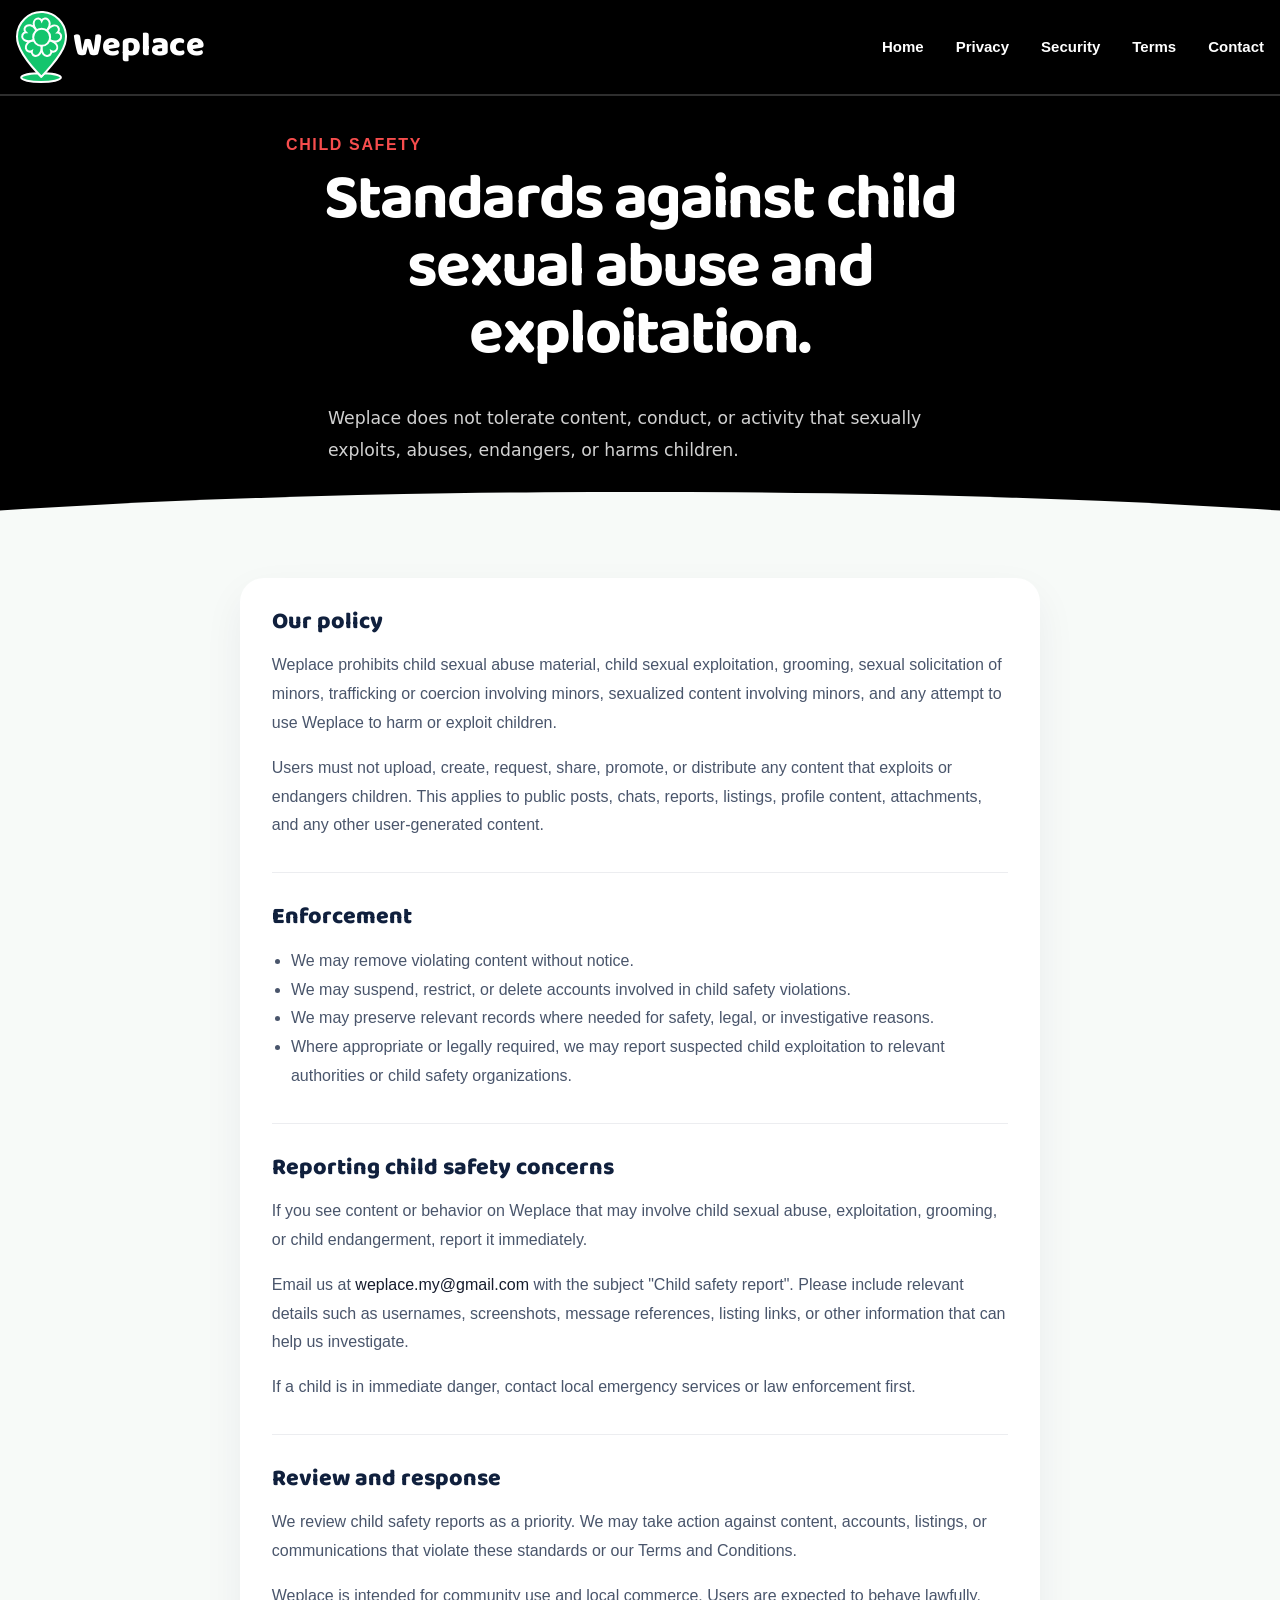
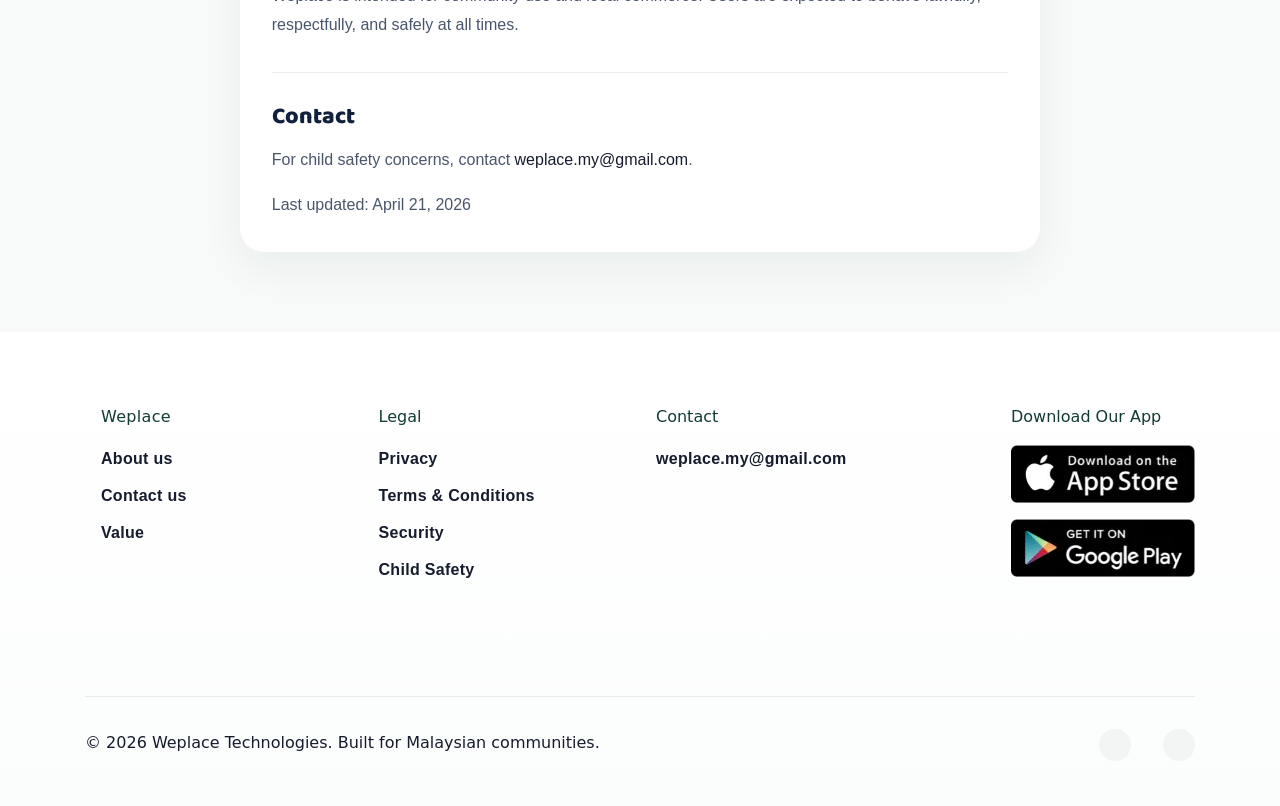
==== commit b7a2239b: "update geo pin" ====
--- a/child-safety/index.html
+++ b/child-safety/index.html
@@ -7,8 +7,8 @@
     <meta name="viewport" content="width=device-width, initial-scale=1">
     <title>Weplace | Child Safety Standards</title>
     <link rel="apple-touch-icon" sizes="180x180" href="../assets/img/favicons/apple-touch-icon.png">
-    <link rel="icon" href="../assets/img/favicons/favicon.ico">
-    <link rel="shortcut icon" href="../assets/img/favicons/favicon.ico">
+    <link rel="icon" type="image/svg+xml" href="../assets/img/icons/app_icon.svg">
+    <link rel="shortcut icon" type="image/svg+xml" href="../assets/img/icons/app_icon.svg">
     <meta name="theme-color" content="#ffffff">
     <link rel="stylesheet" href="../vendors/swiper/swiper-bundle.min.css">
     <link rel="preconnect" href="https://fonts.googleapis.com">
@@ -23,7 +23,7 @@
     <main class="main" id="top">
       <div class="content">
         <nav class="navbar navbar-expand-md fixed-top" id="navbar" data-navbar-soft-on-scroll="data-navbar-soft-on-scroll">
-          <div class="container-fluid px-0"><a href="../index.html" class="navbar-brand d-flex align-items-center"><img src="../assets/img/logos/logo.svg" alt="logo" class="d-inline-block" style="height: 56px; width: auto; filter: brightness(0) invert(1);" /><span class="brand-name d-none d-md-block">Weplace</span></a><button class="navbar-toggler border-0 pe-0" type="button" data-bs-toggle="collapse" data-bs-target="#navbar-content" aria-controls="#navbar-content" aria-expanded="false" aria-label="Toggle navigation"><span class="navbar-toggler-icon"></span></button>
+          <div class="container-fluid px-0"><a href="../index.html" class="navbar-brand d-flex align-items-center"><img src="../assets/img/icons/app_icon.svg" alt="Weplace logo" class="d-inline-block" style="height: 56px; width: auto; " /><span class="brand-name d-none d-md-block">Weplace</span></a><button class="navbar-toggler border-0 pe-0" type="button" data-bs-toggle="collapse" data-bs-target="#navbar-content" aria-controls="#navbar-content" aria-expanded="false" aria-label="Toggle navigation"><span class="navbar-toggler-icon"></span></button>
             <div class="collapse navbar-collapse justify-content-md-end" id="navbar-content">
               <ul class="navbar-nav gap-md-2 gap-lg-3 pt-x1 pb-1 pt-md-0 pb-md-0">
                 <li class="nav-item"><a class="nav-link lh-xl" href="../index.html">Home</a></li>
--- a/assets/css/user.css
+++ b/assets/css/user.css
@@ -24,7 +24,7 @@
 }
 
 .navbar-brand img {
-  height: 56px !important;
+  height: 72px !important;
 }
 
 .nav-link,
@@ -120,7 +120,7 @@
   font-size: clamp(3.2rem, 4.6vw, 4.65rem) !important;
   line-height: 0.98 !important;
   text-wrap: balance;
-  text-shadow: 0 0.25rem 1.5rem rgba(0, 0, 0, 0.28);
+  text-shadow: 0 0.08rem 0.12rem rgba(0, 0, 0, 0.5), 0 0.35rem 1.4rem rgba(0, 0, 0, 0.42);
 }
 
 section h2,
@@ -148,7 +148,7 @@
 .hero-copy {
   max-width: 39rem;
   position: relative;
-  z-index: 5;
+  z-index: 40;
 }
 
 .hero-eyebrow {
@@ -175,7 +175,7 @@
 
 .hero-body-copy {
   max-width: 33rem;
-  color: rgba(16, 32, 61, 0.88) !important;
+  color: #000000 !important;
   font-family: "Nunito", sans-serif;
   font-weight: 700;
   line-height: 1.66 !important;
@@ -240,10 +240,10 @@
   font-size: 0.94rem;
   font-weight: 800;
   line-height: 1.6;
-  color: rgba(16, 32, 61, 0.84);
+  color: #ffffff;
   text-align: center;
   text-justify: auto;
-  text-shadow: 0 0.1rem 0.7rem rgba(0, 0, 0, 0.22);
+  text-shadow: 0 0.08rem 0.12rem rgba(0, 0, 0, 0.5), 0 0.3rem 1rem rgba(0, 0, 0, 0.4);
 }
 
 .store-badge-group {
@@ -283,6 +283,86 @@
   filter: saturate(1.05);
 }
 
+.hero-social-links {
+  display: flex;
+  align-items: center;
+  justify-content: center;
+  gap: 0.65rem;
+  max-width: 30rem;
+  margin-top: 0.85rem;
+  position: relative;
+  z-index: 32;
+  pointer-events: auto !important;
+}
+
+.hero-social-link {
+  display: inline-flex;
+  align-items: center;
+  justify-content: center;
+  width: 2.35rem;
+  height: 2.35rem;
+  border-radius: 999px;
+  background: rgba(255, 255, 255, 0.72);
+  color: #10203d;
+  box-shadow: 0 0.55rem 1.15rem rgba(16, 32, 61, 0.12);
+  cursor: pointer;
+  pointer-events: auto !important;
+  touch-action: manipulation;
+  transition: transform 0.18s ease, background-color 0.18s ease, color 0.18s ease, box-shadow 0.18s ease;
+}
+
+.hero-social-link:hover,
+.hero-social-link:focus {
+  transform: translateY(-1px);
+  background: #14c56c;
+  color: #ffffff;
+  box-shadow: 0 0.65rem 1.3rem rgba(20, 197, 108, 0.22);
+  text-decoration: none;
+}
+
+.hero-social-link .uil {
+  font-size: 1.2rem;
+  line-height: 1;
+}
+
+.hero-social-link.social-facebook,
+.icons.social-facebook {
+  color: #1877f2;
+}
+
+.hero-social-link.social-instagram,
+.icons.social-instagram {
+  color: #833ab4;
+}
+
+.hero-social-link.social-facebook:hover,
+.hero-social-link.social-facebook:focus,
+.hero-social-link.social-instagram:hover,
+.hero-social-link.social-instagram:focus {
+  color: #ffffff;
+}
+
+.xhs-mark {
+  display: inline-flex;
+  align-items: center;
+  justify-content: center;
+  width: 1.25rem;
+  height: 1.25rem;
+  border-radius: 0.35rem;
+  background: #ee2f54;
+  color: #ffffff;
+  font-family: 'Noto Sans SC', 'PingFang SC', sans-serif;
+  font-size: 0.82rem;
+  font-weight: 700;
+  line-height: 1;
+}
+
+.hero-social-link:hover .xhs-mark,
+.hero-social-link:focus .xhs-mark {
+  background: #ffffff;
+  color: #ee2f54;
+}
+
 .store-badge-link img {
   width: 100%;
   height: auto;
@@ -296,10 +376,12 @@
 }
 
 .app-showcase-wrap-hero {
-  max-width: 22rem;
+  max-width: 23.1rem;
 }
 
 .hero-visual {
+  position: relative;
+  z-index: 0;
   pointer-events: none;
 }
 
@@ -395,11 +477,11 @@
 }
 
 .phone-shell-hero {
-  max-width: 17.5rem;
+  max-width: 18.38rem;
 }
 
 .phone-screen-hero {
-  height: 32rem;
+  height: 33.6rem;
   padding: 1.7rem 0 0;
   background: #ffffff;
 }
@@ -408,6 +490,21 @@
 .app-phone-carousel .carousel-inner {
   height: 100%;
   border-radius: 0;
+}
+
+#heroStoryCarousel .carousel-item,
+#heroStoryCarousel .carousel-item-next,
+#heroStoryCarousel .carousel-item-prev,
+#heroStoryCarousel .carousel-item-start,
+#heroStoryCarousel .carousel-item-end,
+#heroStoryCarousel .carousel-item.active {
+  transform: none !important;
+  transition: none !important;
+}
+
+#heroStoryCarousel .carousel-item-next,
+#heroStoryCarousel .carousel-item-prev {
+  display: none !important;
 }
 
 .app-phone-carousel .carousel-item {
@@ -441,6 +538,11 @@
   display: block;
   border-radius: 0;
   background: #ffffff;
+}
+
+#heroStoryCarousel .app-story-image {
+  transform: none !important;
+  transition: none !important;
 }
 
 .app-placeholder-screen {
@@ -1268,7 +1370,7 @@
 }
 
 .footer-brand-logo {
-  width: 2.35rem;
+  width: 3.5rem;
   height: auto;
   margin-bottom: 0.85rem;
 }
@@ -1304,6 +1406,18 @@
   background: rgba(20, 197, 108, 0.12);
   color: #14c56c;
   text-decoration: none;
+}
+
+footer .icons .xhs-mark {
+  width: 1.15rem;
+  height: 1.15rem;
+  font-size: 0.75rem;
+}
+
+footer .icons:hover .xhs-mark,
+footer .icons:focus .xhs-mark {
+  background: #ee2f54;
+  color: #ffffff;
 }
 
 .guide-page {
@@ -1742,7 +1856,7 @@
   }
 
   .navbar-brand img {
-    height: 36px !important;
+    height: 46px !important;
   }
 
   .hero-section {
@@ -1899,18 +2013,18 @@
   }
 
   .app-showcase-wrap-hero {
-    max-width: 17.25rem;
+    max-width: 18.1rem;
     margin-top: 0.7rem;
     margin-bottom: 0 !important;
     padding-bottom: 0;
   }
 
   .phone-shell-hero {
-    max-width: 16.75rem;
+    max-width: 17.6rem;
   }
 
   .phone-screen-hero {
-    height: 29.25rem !important;
+    height: 30.7rem !important;
   }
 
   .hero-phone-stage {
@@ -2002,15 +2116,15 @@
   }
 
   .app-showcase-wrap-hero {
-    max-width: 22.8rem;
+    max-width: 23.94rem;
   }
 
   .phone-shell-hero {
-    max-width: 20.1rem;
+    max-width: 21.1rem;
   }
 
   .phone-screen-hero {
-    height: 36.6rem;
+    height: 38.4rem;
   }
 
   .journey-layout {
@@ -2108,3 +2222,145 @@
     animation: none;
   }
 }
+/* Neighbourhood redesign: playful local-market direction */
+:root {
+  --wp-green: #0c9b61;
+  --wp-deep: #123b35;
+  --wp-cream: #fff8e9;
+  --wp-yellow: #ffd85a;
+  --wp-coral: #ff8068;
+}
+
+html, body, main, .content { background: #fff !important; color: var(--wp-deep); }
+.navbar { background: rgba(12, 155, 97, .96); border-bottom: 2px solid rgba(255,255,255,.18); }
+.navbar .nav-link, .navbar .brand-name { color: #fff !important; }
+.navbar .nav-link:hover { color: var(--wp-yellow) !important; }
+.neighbourhood-hero { background: var(--wp-green); min-height: 760px; }
+.neighbourhood-hero .hero-background { background-color: #087653; background-image: url('../img/illustrations/BG.webp'); background-position: center top; background-size: cover; background-repeat: no-repeat; }
+.neighbourhood-hero .hero-background::before { content: ""; position: absolute; inset: 0; z-index: 0; background: rgba(0, 0, 0, .1); pointer-events: none; }
+.neighbourhood-hero .container { position: relative; z-index: 2; }
+.hero-copy { padding-top: 5rem; }
+.hero-kicker, .section-kicker { color: var(--wp-yellow); font-size: .75rem; font-weight: 800; letter-spacing: .15em; margin-bottom: 1rem; }
+.nav-link-seller { display: inline-flex; align-items: center; gap: .3rem; padding-inline: .85rem !important; border: 1px solid rgba(19,197,109,.65); border-radius: 999px; color: var(--wp-green) !important; }
+.nav-link-seller:hover, .nav-link-seller:focus-visible { background: var(--wp-green); color: #fff !important; }
+.nav-home-dropdown .nav-link { display: inline-flex; align-items: center; gap: .35rem; }
+.nav-shortcut-menu { min-width: 12rem; padding: .5rem; border: 1px solid rgba(19,197,109,.18); border-radius: 16px; box-shadow: 0 12px 28px rgba(16,32,61,.14); }
+.nav-shortcut-menu .dropdown-item { display: flex; align-items: center; gap: .55rem; padding: .6rem .75rem; border-radius: 10px; }
+.nav-shortcut-menu .dropdown-item:not(.nav-shortcut-seller), .nav-shortcut-menu .dropdown-item:not(.nav-shortcut-seller).active { background: transparent !important; color: var(--wp-deep) !important; }
+.nav-shortcut-menu .dropdown-item i { width: 1.1rem; color: var(--wp-green); font-size: 1.05rem; }
+.nav-shortcut-menu .dropdown-item:not(.nav-shortcut-seller):hover, .nav-shortcut-menu .dropdown-item:not(.nav-shortcut-seller):focus { background: rgba(19,197,109,.1) !important; color: var(--wp-deep) !important; }
+.nav-shortcut-menu .nav-shortcut-seller { color: var(--wp-deep); font-weight: 400; }
+.nav-shortcut-menu .nav-shortcut-seller i { color: var(--wp-green); }
+.nav-shortcut-menu .nav-shortcut-seller:hover, .nav-shortcut-menu .nav-shortcut-seller:focus { background: rgba(19,197,109,.1) !important; color: var(--wp-deep) !important; }
+.neighbourhood-hero h1 { max-width: 620px; font-family: 'Baloo Bhaijaan 2', sans-serif; font-size: clamp(3.5rem, 7vw, 6.5rem); line-height: .92 !important; letter-spacing: -.04em; }
+.neighbourhood-hero .hero-body-copy { max-width: 430px; color: #ffffff !important; font-size: 1.18rem; }
+.neighbourhood-hero .hero-download-copy { color: #d6f1dc; }
+.neighbourhood-hero-art { min-height: 590px; display: flex; align-items: center; justify-content: center; }
+.neighbourhood-map-art { width: 115%; max-width: 760px; filter: drop-shadow(0 24px 0 rgba(4,68,48,.2)); animation: map-float 7s ease-in-out infinite; }
+.hero-sticker { position: absolute; background: var(--wp-yellow); color: var(--wp-deep); padding: .6rem 1rem; border: 3px solid var(--wp-deep); border-radius: 999px; font-weight: 800; box-shadow: 4px 5px 0 var(--wp-deep); transform: rotate(-8deg); }
+.hero-sticker-one { top: 16%; right: 2%; }
+.hero-sticker-two { bottom: 15%; left: 7%; background: var(--wp-coral); color: #fff; transform: rotate(8deg); }
+.neighbourhood-intro { padding-top: 2rem; }
+.neighbourhood-intro-heading { max-width: 720px; margin: 0 auto; }
+.neighbourhood-intro-heading .section-kicker { color: var(--wp-green); }
+.neighbourhood-intro-heading h2 { font-family: 'Baloo Bhaijaan 2', sans-serif; color: var(--wp-deep); font-size: clamp(2.5rem, 4vw, 4.5rem); line-height: .95 !important; }
+.neighbourhood-building-art { width: 100%; max-height: 520px; object-fit: contain; }
+.neighbourhood-intro .section-kicker { color: var(--wp-green); }
+.neighbourhood-intro h2 { font-family: 'Baloo Bhaijaan 2', sans-serif; color: var(--wp-deep); font-size: clamp(2.5rem, 4vw, 4.5rem); line-height: .95 !important; }
+.neighbourhood-intro h5 { color: var(--wp-green); }
+.proof-strip, .journey-layout, .seller-ideas-grid-section { background: transparent; }
+main .mb-8.mb-lg-13 { margin-bottom: 4rem !important; }
+@media (max-width: 767px) { main .mb-8.mb-lg-13 { margin-bottom: 3rem !important; } }
+.marketplace-journey-section { padding: 4rem 0 1rem; }
+.app-journey-section { margin-bottom: 3rem !important; }
+.marketplace-journey-heading { max-width: 720px; margin: 0 auto 2rem; }
+.marketplace-journey-heading .section-kicker { color: var(--wp-green); }
+.marketplace-journey-heading h2 { font-family: 'Baloo Bhaijaan 2', sans-serif; font-size: clamp(2.8rem, 5vw, 5rem); line-height: .95; color: var(--wp-deep); margin-bottom: 1rem; }
+.marketplace-journey-heading p:last-child { font-size: 1.08rem; line-height: 1.7; }
+.marketplace-carousel { position: relative; display: flex; align-items: center; gap: 1rem; max-width: 1320px; margin: 0 auto; }
+.marketplace-steps { display: flex; gap: .2rem; width: 100%; max-width: 1180px; margin: 0 auto; padding: 1rem 0 1.5rem; overflow-x: auto; scroll-behavior: smooth; scroll-snap-type: x mandatory; scrollbar-width: none; counter-reset: marketplace-step; }
+.marketplace-steps::before, .marketplace-steps::after { flex: 0 0 calc((100% - min(52%, 620px)) / 2); content: ''; }
+.marketplace-steps::-webkit-scrollbar { display: none; }
+.marketplace-step { position: relative; padding: .75rem 1rem 1rem; text-align: center; background: #fff; border: 2px solid #13c56d; border-radius: 24px; box-shadow: 0 12px 0 rgba(19,197,109,.12); }
+.marketplace-step::before { position: absolute; top: .75rem; left: 1rem; z-index: 2; display: grid; place-items: center; width: 2.45rem; height: 2.45rem; border: 3px solid #fff; border-radius: 50%; background: #13c56d; color: #fff; content: counter(marketplace-step); counter-increment: marketplace-step; font-size: 1.15rem; font-weight: 900; line-height: 1; box-shadow: 0 3px 0 rgba(16,32,61,.22); }
+.marketplace-step { flex: 0 0 min(52%, 620px); scroll-snap-align: center; opacity: .58; transform: scale(.88); transition: opacity .25s ease, transform .25s ease, box-shadow .25s ease; }
+.marketplace-step.is-active { opacity: 1; transform: scale(1); border-color: #13c56d; box-shadow: 0 16px 0 rgba(19,197,109,.2); }
+.marketplace-carousel-control { flex: 0 0 44px; width: 44px; height: 44px; border: 0; border-radius: 50%; background: var(--wp-green); color: #fff; font-size: 2rem; line-height: 1; cursor: pointer; box-shadow: 0 4px 0 var(--wp-deep); }
+.marketplace-carousel-control:hover, .marketplace-carousel-control:focus-visible { background: var(--wp-deep); }
+.marketplace-step-number { position: absolute; top: -1rem; left: 1rem; z-index: 1; display: grid; place-items: center; width: 3rem; height: 3rem; background: var(--wp-green); color: #fff; border: 3px solid #fff; border-radius: 50%; font-weight: 900; box-shadow: 0 3px 0 var(--wp-deep); }
+.marketplace-step img { display: block; width: 100%; height: auto; border-radius: 16px; }
+.marketplace-step-layout { display: grid; grid-template-columns: 2fr 1fr; align-items: center; gap: .7rem; }
+.marketplace-step-copy { min-width: 0; }
+.marketplace-step-copy h3 { margin-top: .45rem; }
+.marketplace-step-copy p { max-width: none; }
+.marketplace-step-layout .marketplace-step-phone { justify-self: center; width: 140px; height: 303px; object-fit: cover; border: 4px solid #17233c; border-radius: 22px; box-shadow: 0 5px 0 rgba(16,32,61,.2); }
+.marketplace-step h3 { margin: 1.2rem 0 .35rem; color: var(--wp-deep); font-family: 'Baloo Bhaijaan 2', sans-serif; font-size: 1.8rem; }
+.marketplace-step p { max-width: 270px; margin: 0 auto; line-height: 1.6; }
+@media (min-width: 992px) {
+  .marketplace-steps { width: min(100%, 1180px); }
+  .marketplace-step { min-width: 0; }
+  .marketplace-step img { aspect-ratio: 4 / 3; object-fit: contain; }
+}
+.legacy-journey-section { display: none; }
+.community-map-section { padding: 1rem 0 0; }
+.concept-local-visual { position: relative; }
+.proof-strip-local { margin-top: 0 !important; margin-bottom: .35rem; padding: .35rem .45rem; border: 0; border-radius: 18px; background: transparent; }
+.proof-strip-local .logo-explain-media { margin-bottom: .15rem; }
+.proof-strip-local .logo-explain-image { max-height: 5.2rem; }
+.proof-strip-local .logo-explain-title { margin-bottom: .2rem; font-size: 1.25rem; }
+.proof-strip-local .logo-explain-text { display: block; margin: 0 auto; max-width: 10rem; font-size: .7rem; line-height: 1.25; }
+@media (max-width: 991px) { .proof-strip-local { margin-top: 0 !important; } .proof-strip-local .logo-explain-text { display: block; } }
+.community-map-heading { max-width: 46rem; margin: 0 auto 1.75rem; }
+.community-map-heading .section-kicker { color: var(--wp-deep); }
+.community-map-heading h2 { color: var(--wp-deep); margin-bottom: .65rem; }
+.community-map-heading p:last-child { color: rgba(16,32,61,.7); margin-bottom: 0; }
+.community-map-shell { position: relative; overflow: hidden; aspect-ratio: 4 / 3; border: 4px solid #fff; border-radius: 28px; background: #dcefe5; box-shadow: 0 1rem 2.5rem rgba(16,32,61,.12); }
+.community-map-canvas { width: 100%; height: 100%; }
+.community-map-shell.community-map-size-lg, .community-map-canvas.community-map-size-lg { min-height: 0; }
+.community-map-status { position: absolute; inset: 0; display: grid; place-items: center; padding: 1rem; color: var(--wp-deep); font-weight: 700; pointer-events: none; text-align: center; }
+.community-map-status:empty { display: none; }
+.community-map-stats { position: absolute; right: 1rem; bottom: 1rem; left: 1rem; display: flex; justify-content: center; gap: .7rem; max-width: 35rem; margin: 0 auto; }
+.community-map-stat { display: flex; flex: 1 1 50%; align-items: center; justify-content: center; gap: .7rem; min-width: 0; padding: .75rem 1.1rem; border: 1px solid rgba(12,155,97,.2); border-radius: 18px; background: rgba(255,255,255,.94); box-shadow: 0 8px 18px rgba(16,32,61,.12); text-align: left; transition: transform .2s ease, box-shadow .2s ease; }
+.community-map-stat:hover { transform: translateY(-3px); box-shadow: 0 12px 22px rgba(16,32,61,.16); }
+.community-map-stat-icon { display: grid; flex: 0 0 2.35rem; place-items: center; width: 2.35rem; height: 2.35rem; border-radius: 12px; background: rgba(12,155,97,.12); color: var(--wp-green); font-size: 1.2rem; }
+.community-map-stat strong { display: block; color: var(--wp-deep); font-size: clamp(1.55rem, 3vw, 2.25rem); line-height: .95; }
+.community-map-stat-label { display: block; margin-top: .25rem; color: rgba(16,32,61,.66); font-size: .63rem; font-weight: 900; letter-spacing: .12em; text-transform: uppercase; }
+@media (max-width: 767.98px) {
+  .community-map-stats { right: .65rem; bottom: 1.5rem; left: .65rem; display: grid; grid-template-columns: repeat(3, minmax(0, 1fr)); gap: .5rem; }
+  .community-map-stat { flex-direction: column; gap: .5rem; padding: .75rem .35rem; border-radius: 14px; text-align: center; }
+  .community-map-stat > div { width: 100%; min-width: 0; }
+  .community-map-stat-icon { flex-basis: 2rem; width: 2rem; height: 2rem; font-size: 1rem; }
+  .community-map-stat strong { font-size: clamp(1.35rem, 5vw, 1.8rem); line-height: 1.1; overflow-wrap: anywhere; }
+  .community-map-stat-label { margin-top: .35rem; font-size: .58rem; letter-spacing: .04em; overflow-wrap: anywhere; }
+}
+@keyframes map-float { 0%,100% { transform: translateY(0) rotate(0deg); } 50% { transform: translateY(-12px) rotate(1deg); } }
+@media (max-width: 991px) {
+  .marketplace-carousel { gap: .5rem; }
+  .marketplace-carousel-control { flex-basis: 38px; width: 38px; height: 38px; font-size: 1.7rem; }
+  .neighbourhood-hero { min-height: auto; }
+  .hero-copy { padding-top: 3rem; }
+  .neighbourhood-hero-art { min-height: 420px; }
+  .neighbourhood-map-art { width: 100%; }
+  .hero-sticker-one { right: 5%; top: 8%; }
+}
+@media (max-width: 575px) {
+  .marketplace-carousel { display: block; width: 100%; }
+  .marketplace-steps { width: 100%; max-width: none; }
+  .marketplace-carousel-control { position: absolute; top: 50%; z-index: 4; transform: translateY(-50%); }
+  .marketplace-carousel-prev { left: .35rem; }
+  .marketplace-carousel-next { right: .35rem; }
+  .neighbourhood-hero h1 { font-size: 3.5rem; }
+  .neighbourhood-hero-art { min-height: 330px; }
+  .hero-sticker { font-size: .78rem; padding: .45rem .75rem; }
+  .marketplace-journey-section { padding-top: 2rem; }
+  .marketplace-steps::before, .marketplace-steps::after { flex-basis: 1%; }
+  .marketplace-step { flex-basis: 98%; }
+  .marketplace-step { padding: .65rem .65rem 1.4rem; }
+  .marketplace-step::before { top: .95rem; left: .95rem; }
+  .marketplace-step-layout { grid-template-columns: minmax(0, 1fr) 86px; gap: .55rem; }
+  .marketplace-step-layout .marketplace-step-phone { width: 86px; height: 186px; border-radius: 17px; }
+}
+@media (max-width: 767px) {
+  .marketplace-step-layout { grid-template-columns: 1fr; }
+  .marketplace-step-layout .marketplace-step-phone { width: 50%; height: auto; aspect-ratio: 540 / 1170; margin: .75rem auto 0; object-fit: cover; }
+}
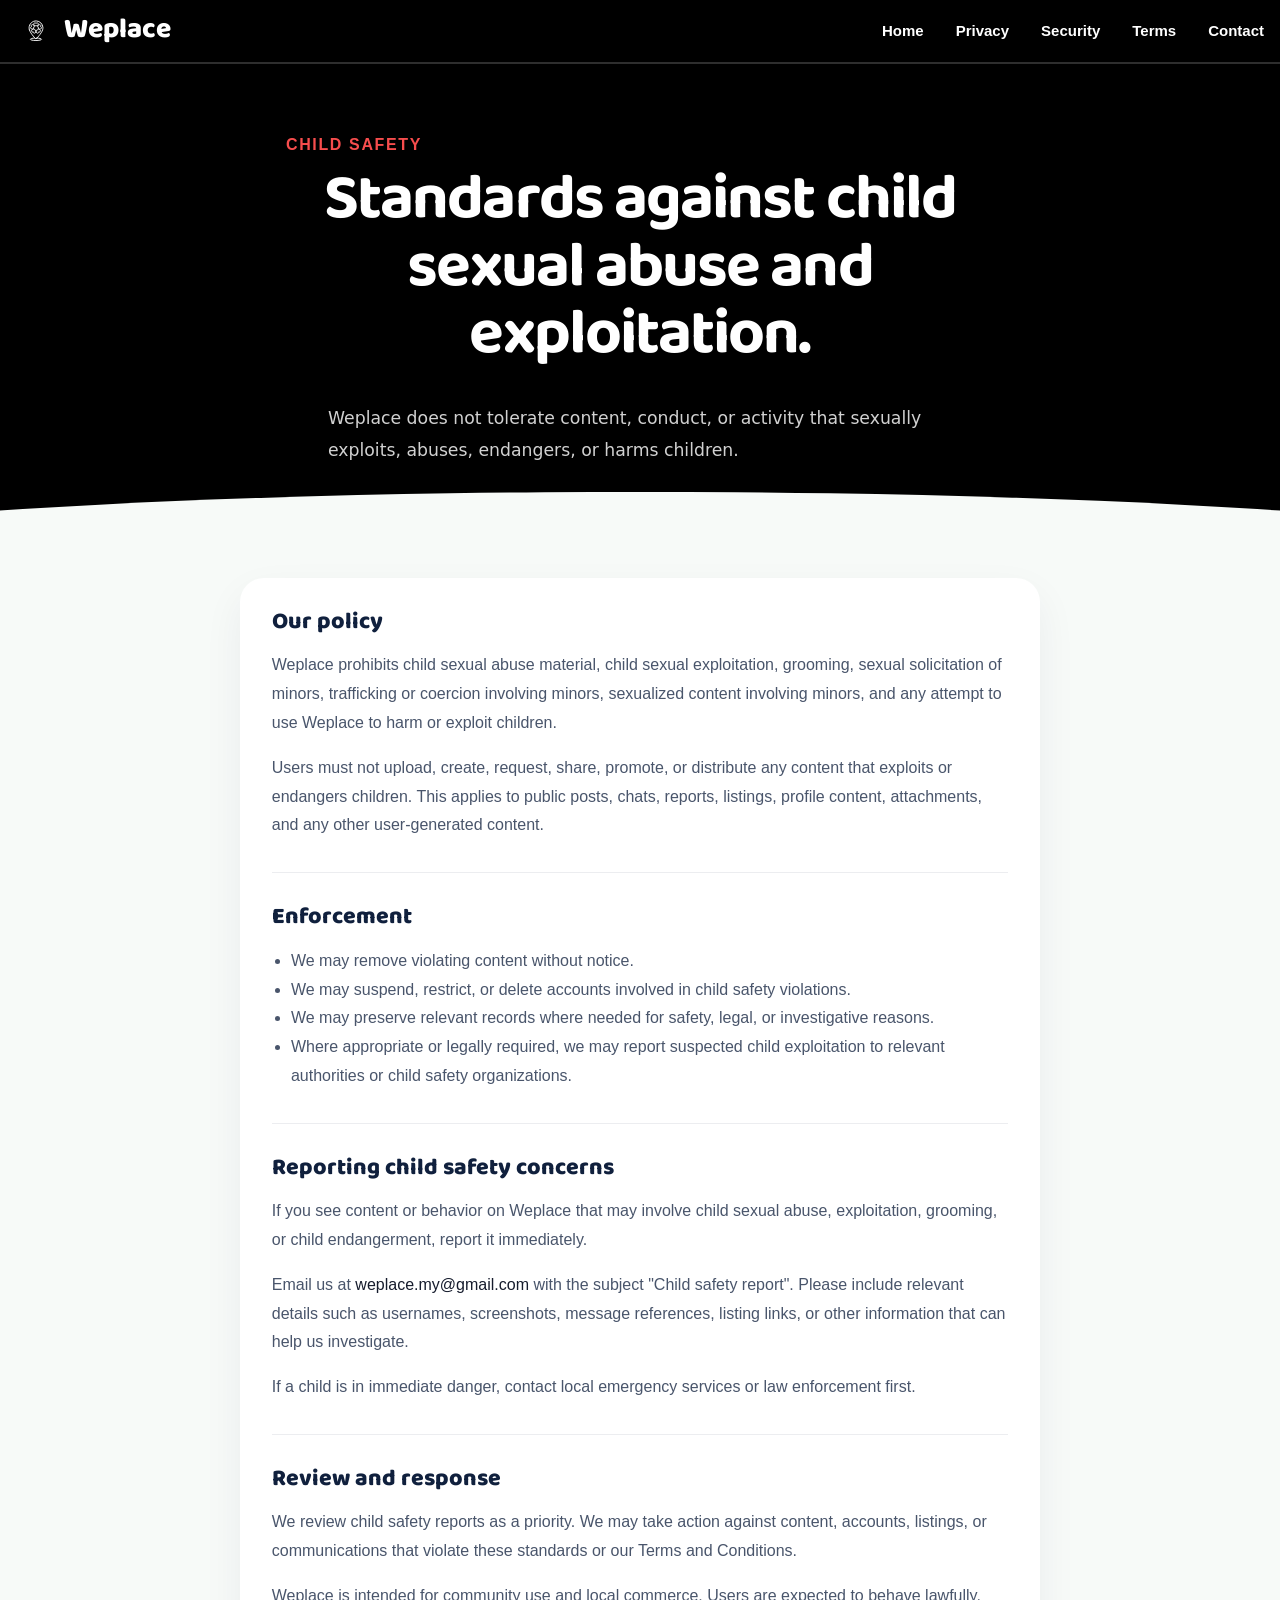
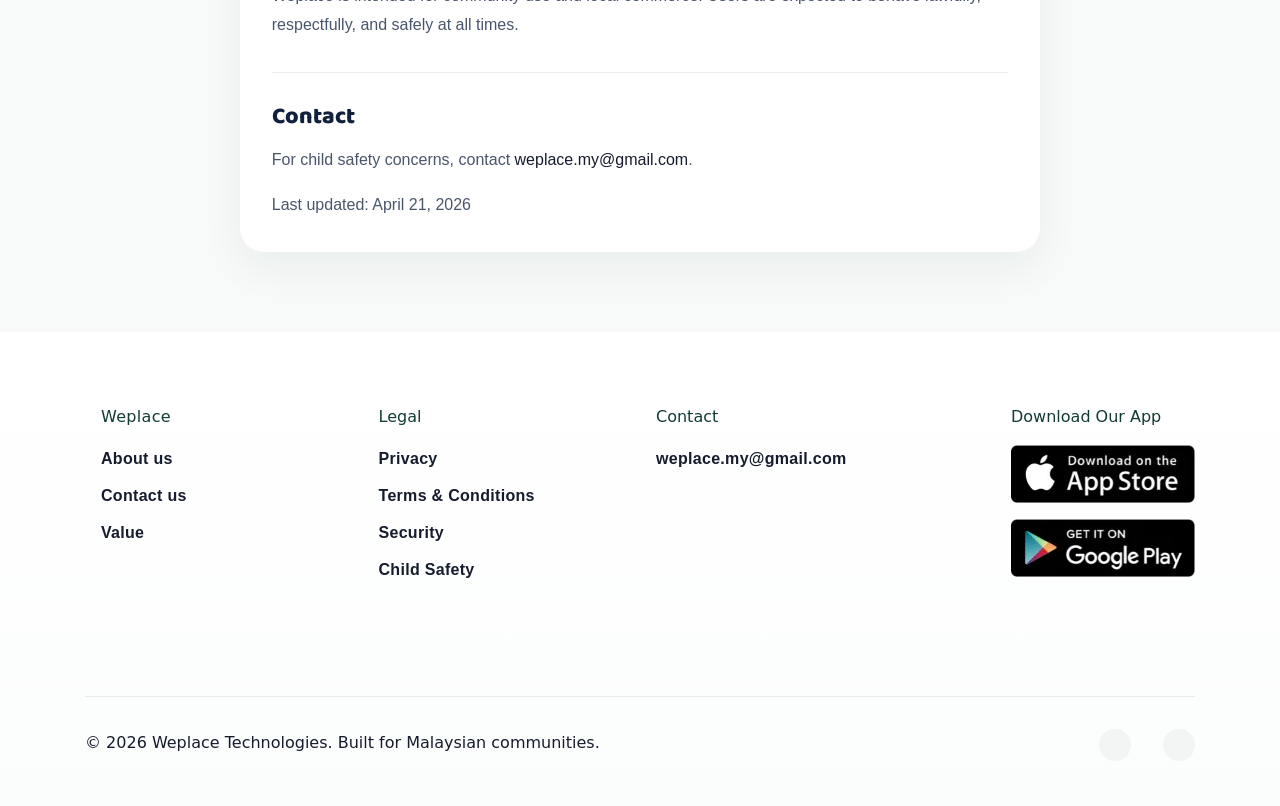
==== commit 040c105e: "update geo pin" ====
--- a/child-safety/index.html
+++ b/child-safety/index.html
@@ -23,7 +23,7 @@
     <main class="main" id="top">
       <div class="content">
         <nav class="navbar navbar-expand-md fixed-top" id="navbar" data-navbar-soft-on-scroll="data-navbar-soft-on-scroll">
-          <div class="container-fluid px-0"><a href="../index.html" class="navbar-brand d-flex align-items-center"><img src="../assets/img/icons/app_icon.svg" alt="Weplace logo" class="d-inline-block" style="height: 56px; width: auto; " /><span class="brand-name d-none d-md-block">Weplace</span></a><button class="navbar-toggler border-0 pe-0" type="button" data-bs-toggle="collapse" data-bs-target="#navbar-content" aria-controls="#navbar-content" aria-expanded="false" aria-label="Toggle navigation"><span class="navbar-toggler-icon"></span></button>
+          <div class="container-fluid px-0"><a href="../index.html" class="navbar-brand d-flex align-items-center"><img src="../assets/img/logos/logo.svg" alt="Weplace logo" class="d-inline-block" style="height: 56px; width: auto; " /><span class="brand-name d-none d-md-block">Weplace</span></a><button class="navbar-toggler border-0 pe-0" type="button" data-bs-toggle="collapse" data-bs-target="#navbar-content" aria-controls="#navbar-content" aria-expanded="false" aria-label="Toggle navigation"><span class="navbar-toggler-icon"></span></button>
             <div class="collapse navbar-collapse justify-content-md-end" id="navbar-content">
               <ul class="navbar-nav gap-md-2 gap-lg-3 pt-x1 pb-1 pt-md-0 pb-md-0">
                 <li class="nav-item"><a class="nav-link lh-xl" href="../index.html">Home</a></li>
--- a/assets/css/user.css
+++ b/assets/css/user.css
@@ -4,11 +4,11 @@
 /* prettier-ignore */
 
 .brand-name {
-  margin-left: 0.35rem;
+  margin-left: 0;
   font-family: "Baloo Bhaijaan 2", sans-serif;
-  font-size: 2.12rem;
+  font-size: 1.75rem;
   font-weight: 800;
-  line-height: 0.96;
+  line-height: 1;
   letter-spacing: 0;
   color: #ffffff;
 }
@@ -23,8 +23,18 @@
   padding-bottom: 0.45rem !important;
 }
 
+.navbar-brand {
+  display: flex;
+  align-items: center;
+  gap: 0.5rem;
+}
+
 .navbar-brand img {
-  height: 72px !important;
+  display: block;
+  flex-shrink: 0;
+  height: 40px !important;
+  width: auto;
+  filter: brightness(0) invert(1);
 }
 
 .nav-link,
@@ -1856,7 +1866,8 @@
   }
 
   .navbar-brand img {
-    height: 46px !important;
+    height: 32px !important;
+    transform: none;
   }
 
   .hero-section {
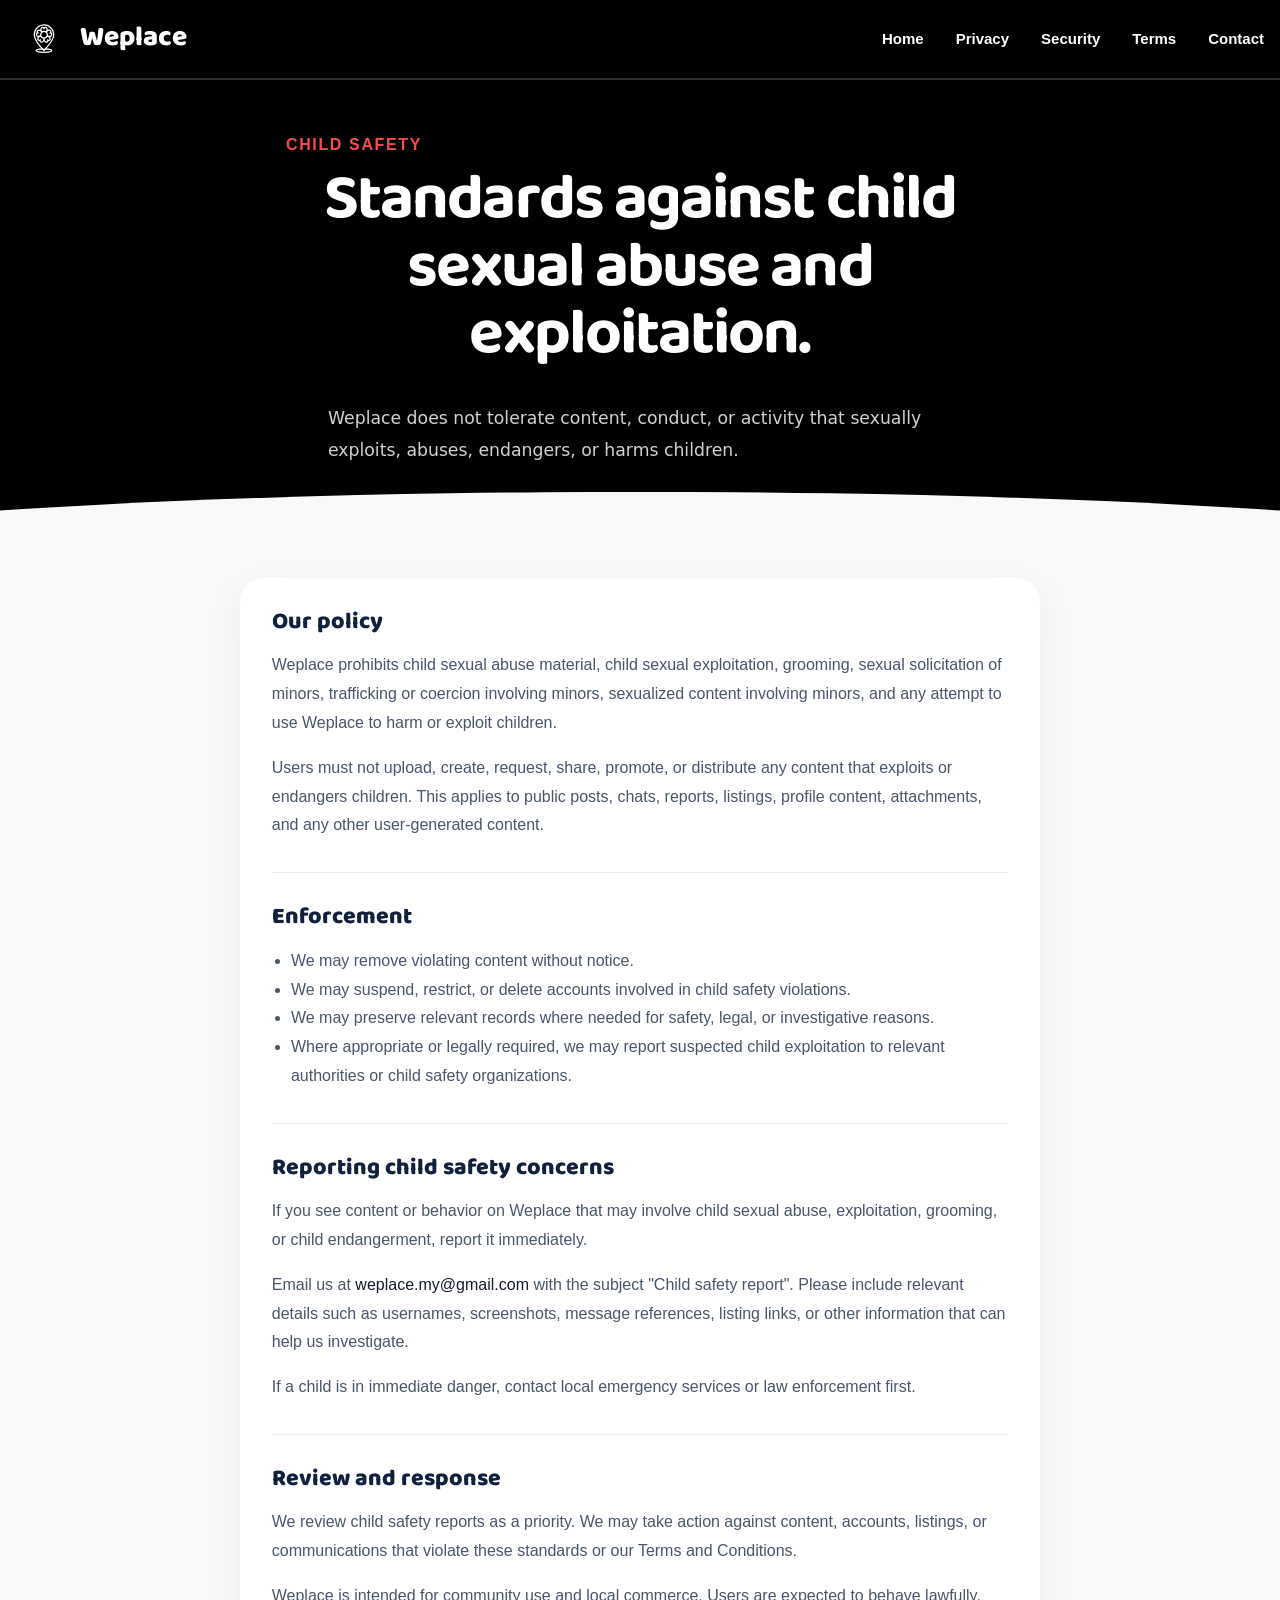
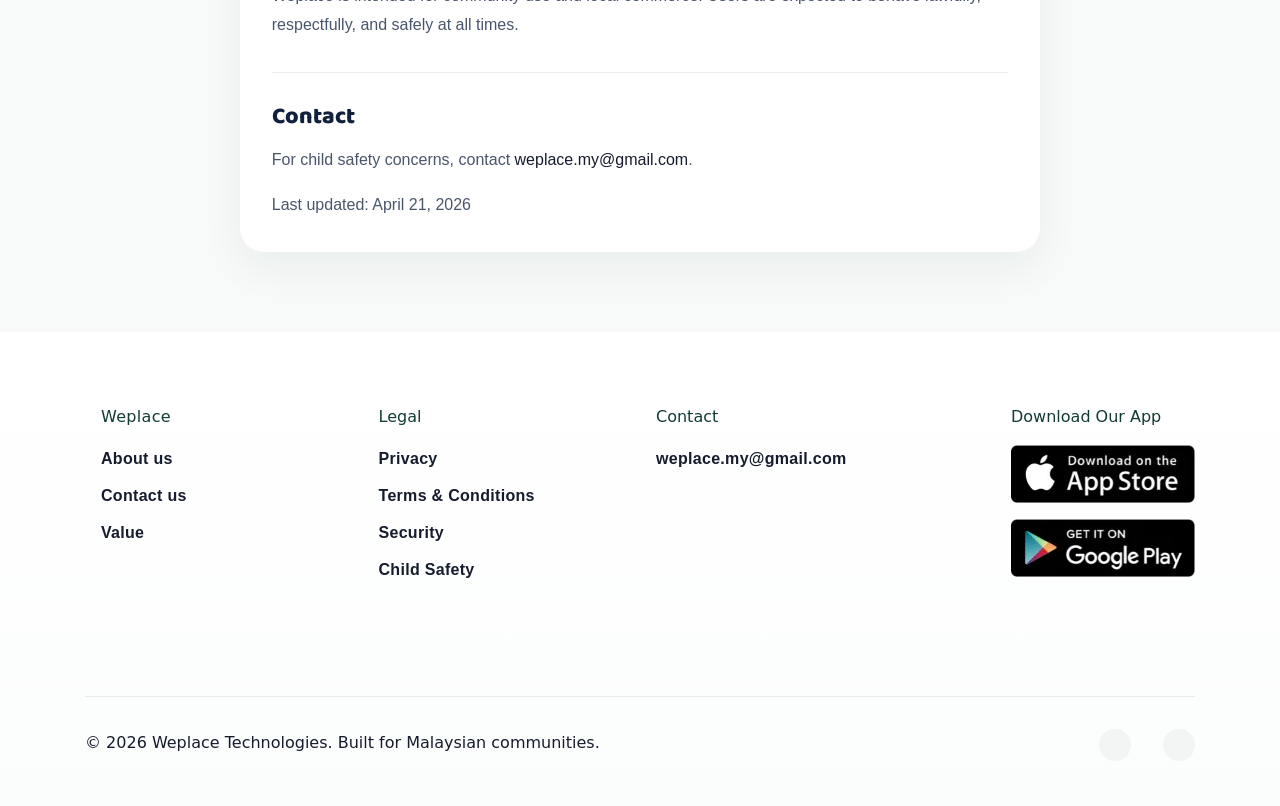
==== commit 16a588a2: "update geo pin" ====
--- a/child-safety/index.html
+++ b/child-safety/index.html
@@ -7,8 +7,8 @@
     <meta name="viewport" content="width=device-width, initial-scale=1">
     <title>Weplace | Child Safety Standards</title>
     <link rel="apple-touch-icon" sizes="180x180" href="../assets/img/favicons/apple-touch-icon.png">
-    <link rel="icon" type="image/svg+xml" href="../assets/img/icons/app_icon.svg">
-    <link rel="shortcut icon" type="image/svg+xml" href="../assets/img/icons/app_icon.svg">
+    <link rel="icon" href="../assets/img/favicons/favicon.ico">
+    <link rel="shortcut icon" href="../assets/img/favicons/favicon.ico">
     <meta name="theme-color" content="#ffffff">
     <link rel="stylesheet" href="../vendors/swiper/swiper-bundle.min.css">
     <link rel="preconnect" href="https://fonts.googleapis.com">
--- a/assets/css/user.css
+++ b/assets/css/user.css
@@ -32,7 +32,7 @@
 .navbar-brand img {
   display: block;
   flex-shrink: 0;
-  height: 40px !important;
+  height: 56px !important;
   width: auto;
   filter: brightness(0) invert(1);
 }
@@ -1866,7 +1866,7 @@
   }
 
   .navbar-brand img {
-    height: 32px !important;
+    height: 44px !important;
     transform: none;
   }
 
@@ -2325,7 +2325,7 @@
 .community-map-heading .section-kicker { color: var(--wp-deep); }
 .community-map-heading h2 { color: var(--wp-deep); margin-bottom: .65rem; }
 .community-map-heading p:last-child { color: rgba(16,32,61,.7); margin-bottom: 0; }
-.community-map-shell { position: relative; overflow: hidden; aspect-ratio: 4 / 3; border: 4px solid #fff; border-radius: 28px; background: #dcefe5; box-shadow: 0 1rem 2.5rem rgba(16,32,61,.12); }
+.community-map-shell { position: relative; overflow: hidden; aspect-ratio: 2 / 1; border: 4px solid #fff; border-radius: 28px; background: #dcefe5; box-shadow: 0 1rem 2.5rem rgba(16,32,61,.12); }
 .community-map-canvas { width: 100%; height: 100%; }
 .community-map-shell.community-map-size-lg, .community-map-canvas.community-map-size-lg { min-height: 0; }
 .community-map-status { position: absolute; inset: 0; display: grid; place-items: center; padding: 1rem; color: var(--wp-deep); font-weight: 700; pointer-events: none; text-align: center; }
@@ -2337,7 +2337,10 @@
 .community-map-stat strong { display: block; color: var(--wp-deep); font-size: clamp(1.55rem, 3vw, 2.25rem); line-height: .95; }
 .community-map-stat-label { display: block; margin-top: .25rem; color: rgba(16,32,61,.66); font-size: .63rem; font-weight: 900; letter-spacing: .12em; text-transform: uppercase; }
 @media (max-width: 767.98px) {
-  .community-map-stats { right: .65rem; bottom: 1.5rem; left: .65rem; display: grid; grid-template-columns: repeat(3, minmax(0, 1fr)); gap: .5rem; }
+  .community-map-shell { aspect-ratio: auto; overflow: visible; border: 0; border-radius: 0; background: transparent; box-shadow: none; }
+  .community-map-canvas { height: auto; aspect-ratio: 1 / 1; overflow: hidden; border: 4px solid #fff; border-radius: 28px; background: #dcefe5; box-shadow: 0 1rem 2.5rem rgba(16,32,61,.12); }
+  .community-map-status { bottom: auto; aspect-ratio: 1 / 1; }
+  .community-map-stats { position: static; display: grid; grid-template-columns: repeat(3, minmax(0, 1fr)); gap: .5rem; max-width: none; margin: 1rem 0 0; }
   .community-map-stat { flex-direction: column; gap: .5rem; padding: .75rem .35rem; border-radius: 14px; text-align: center; }
   .community-map-stat > div { width: 100%; min-width: 0; }
   .community-map-stat-icon { flex-basis: 2rem; width: 2rem; height: 2rem; font-size: 1rem; }
